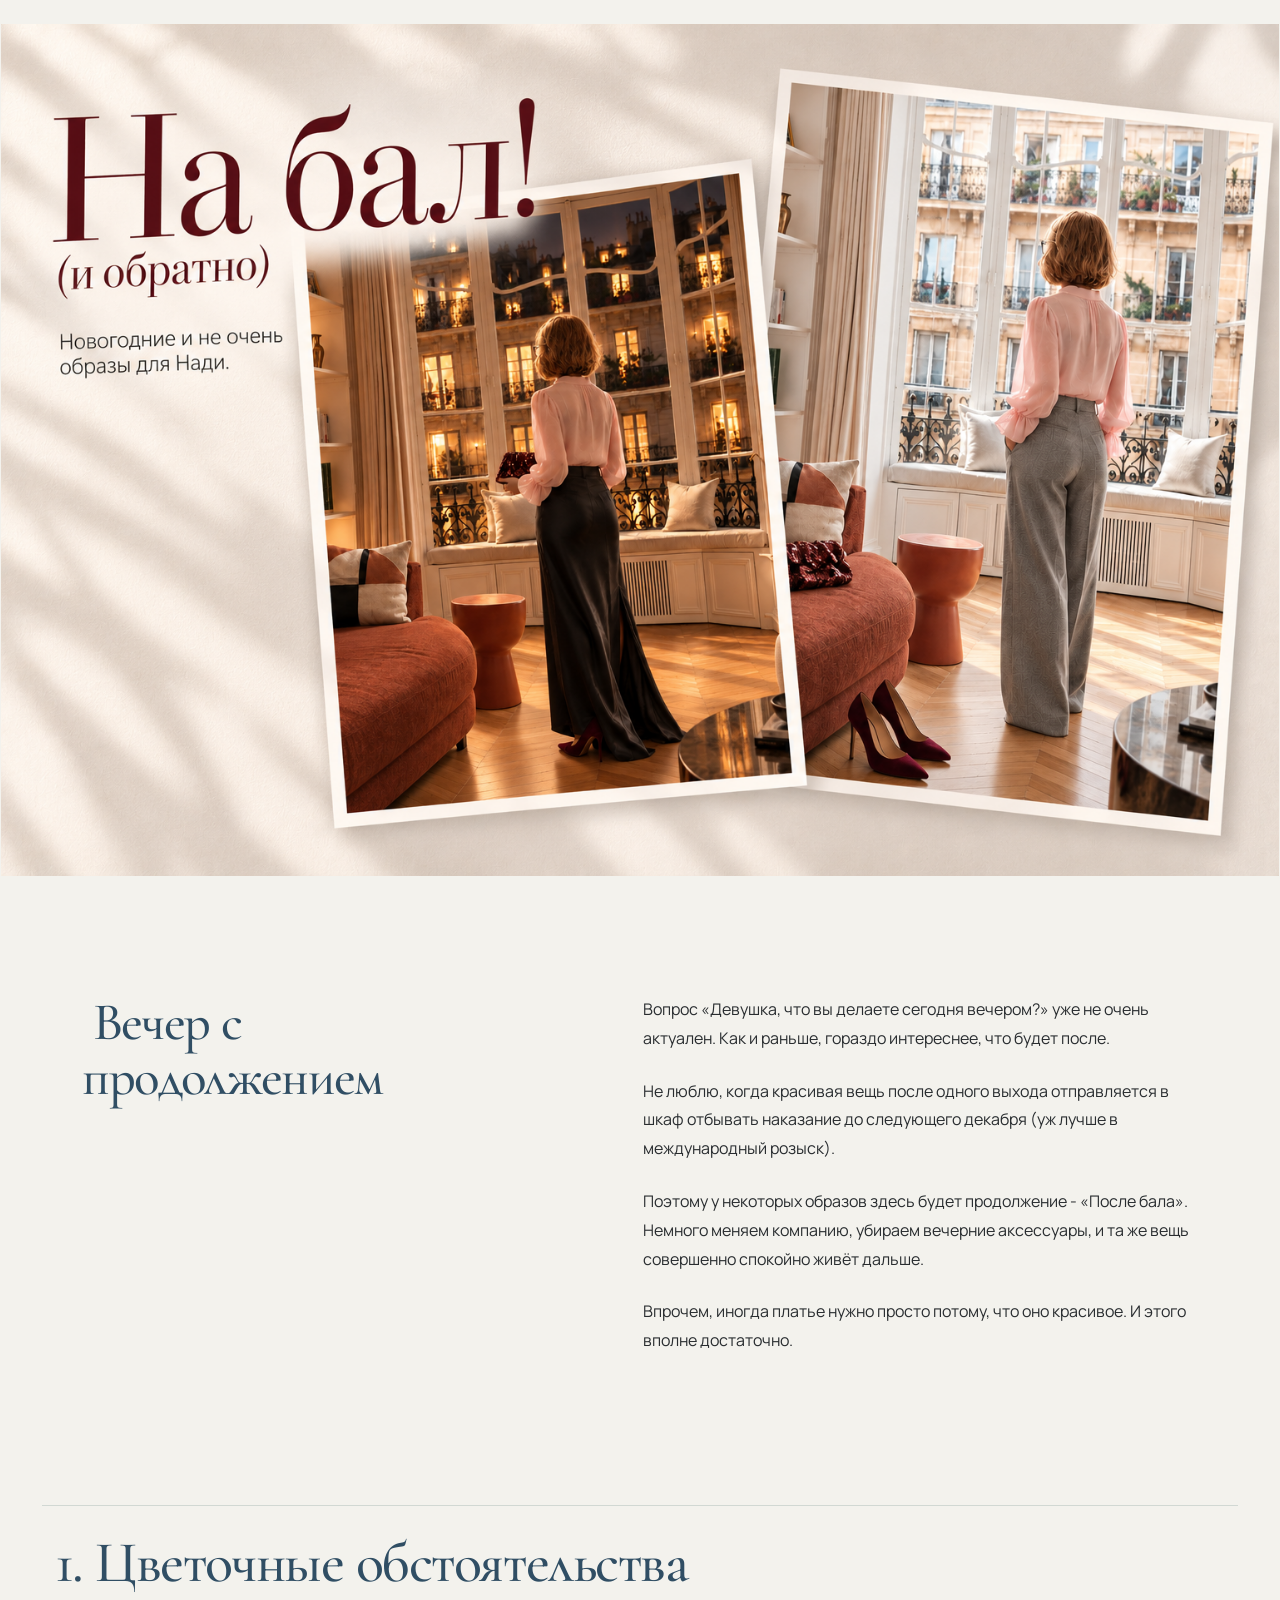
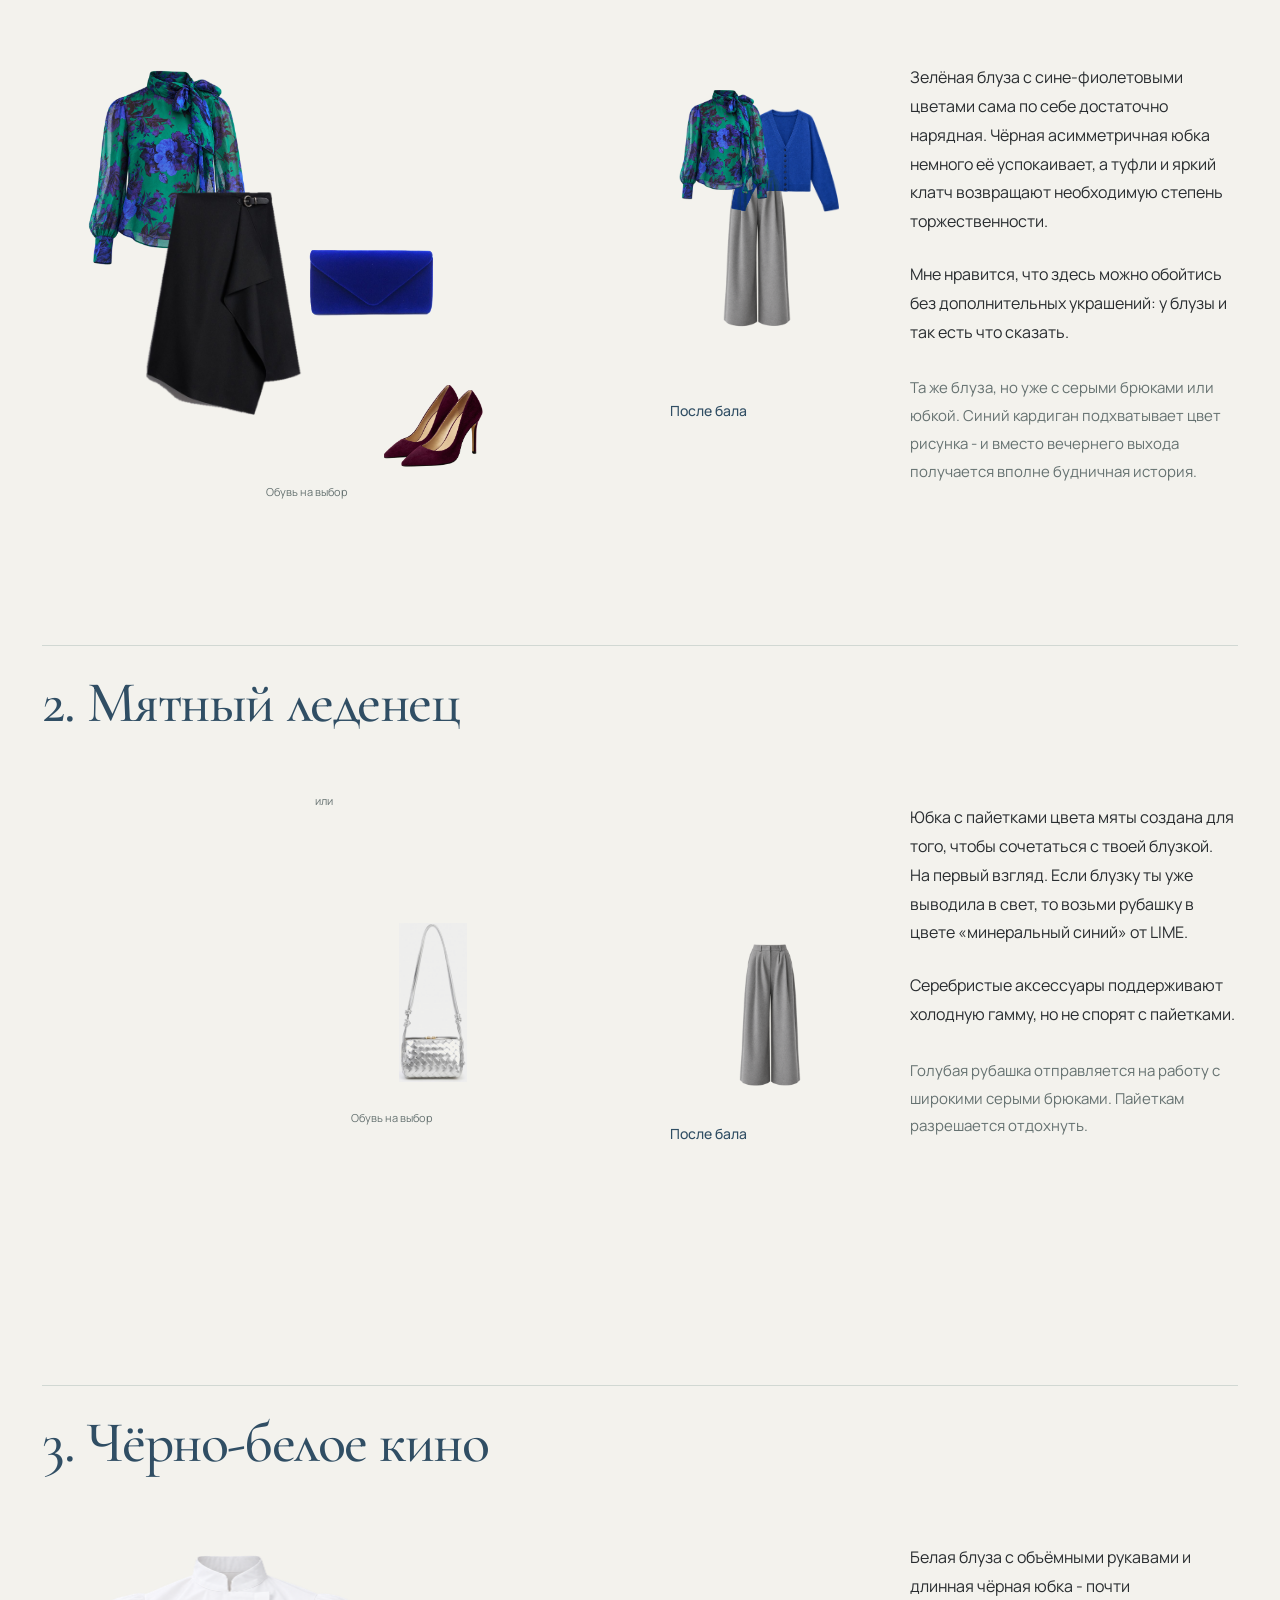
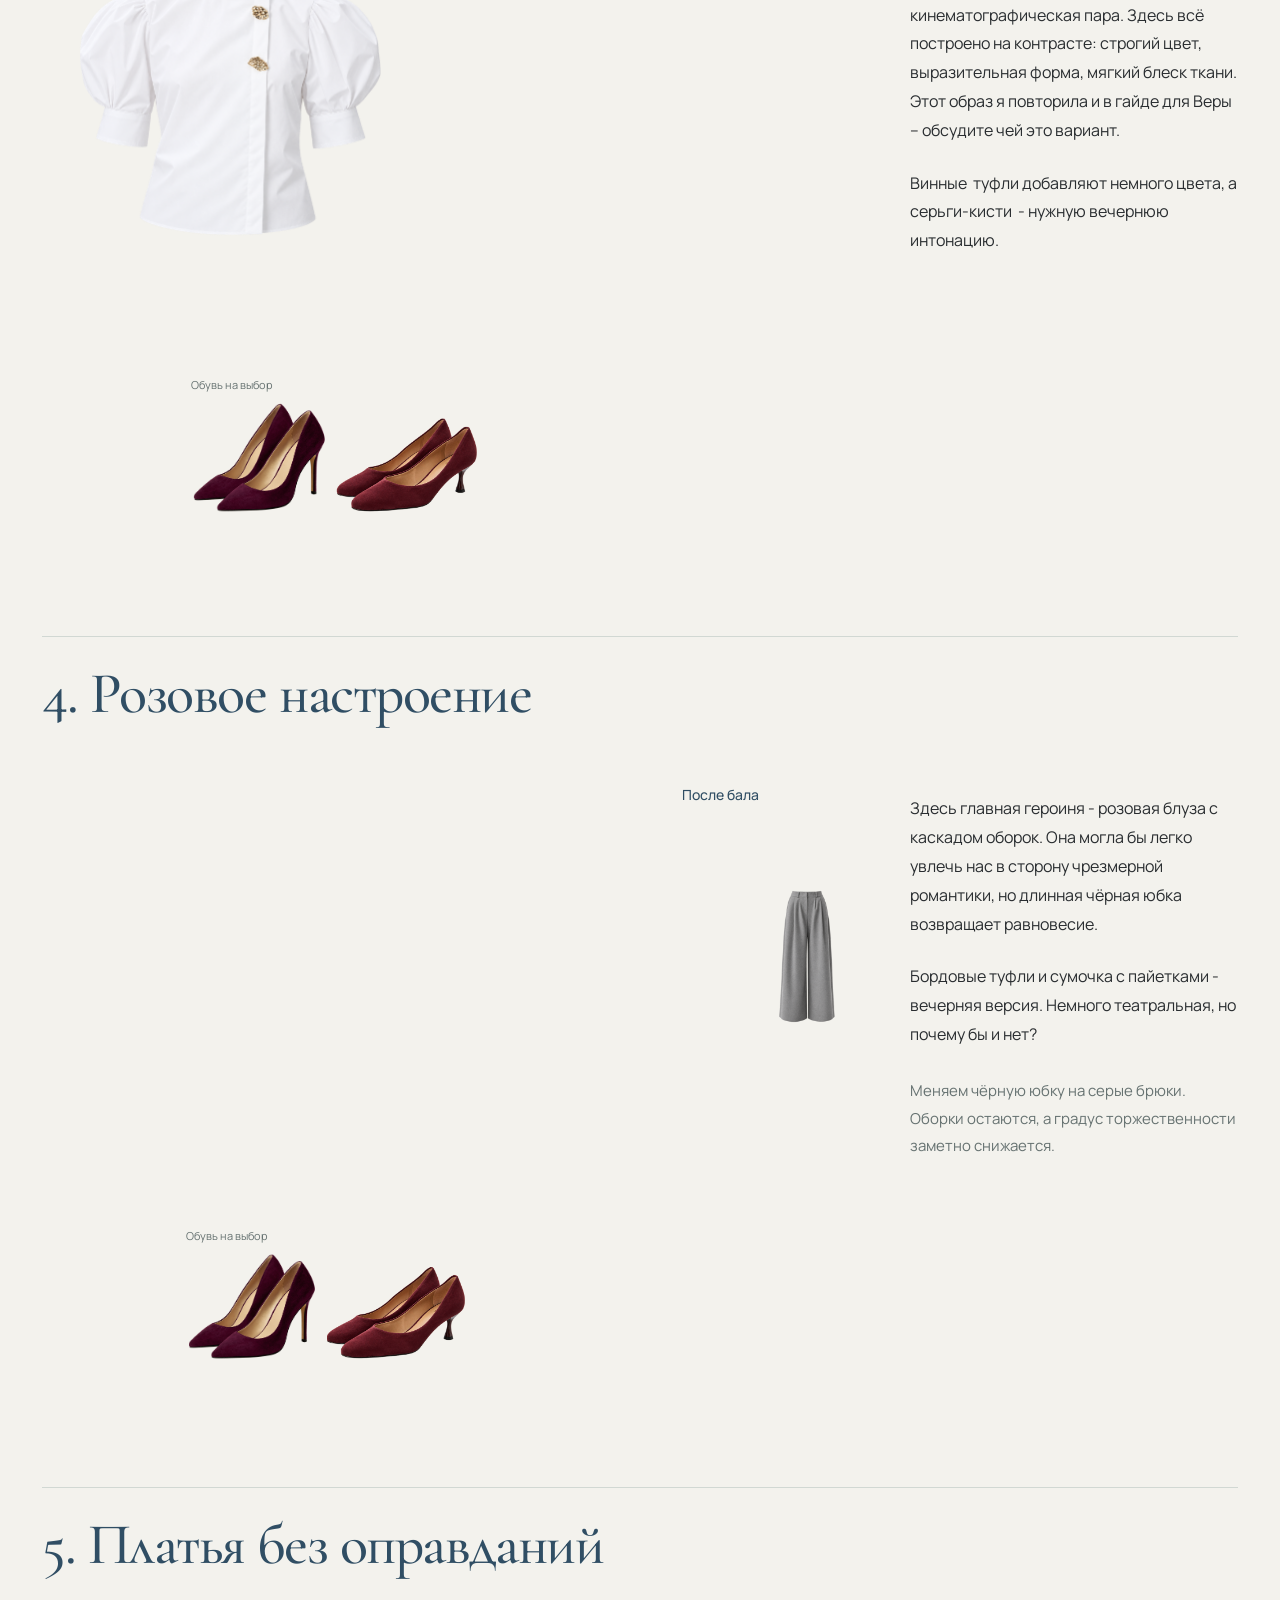
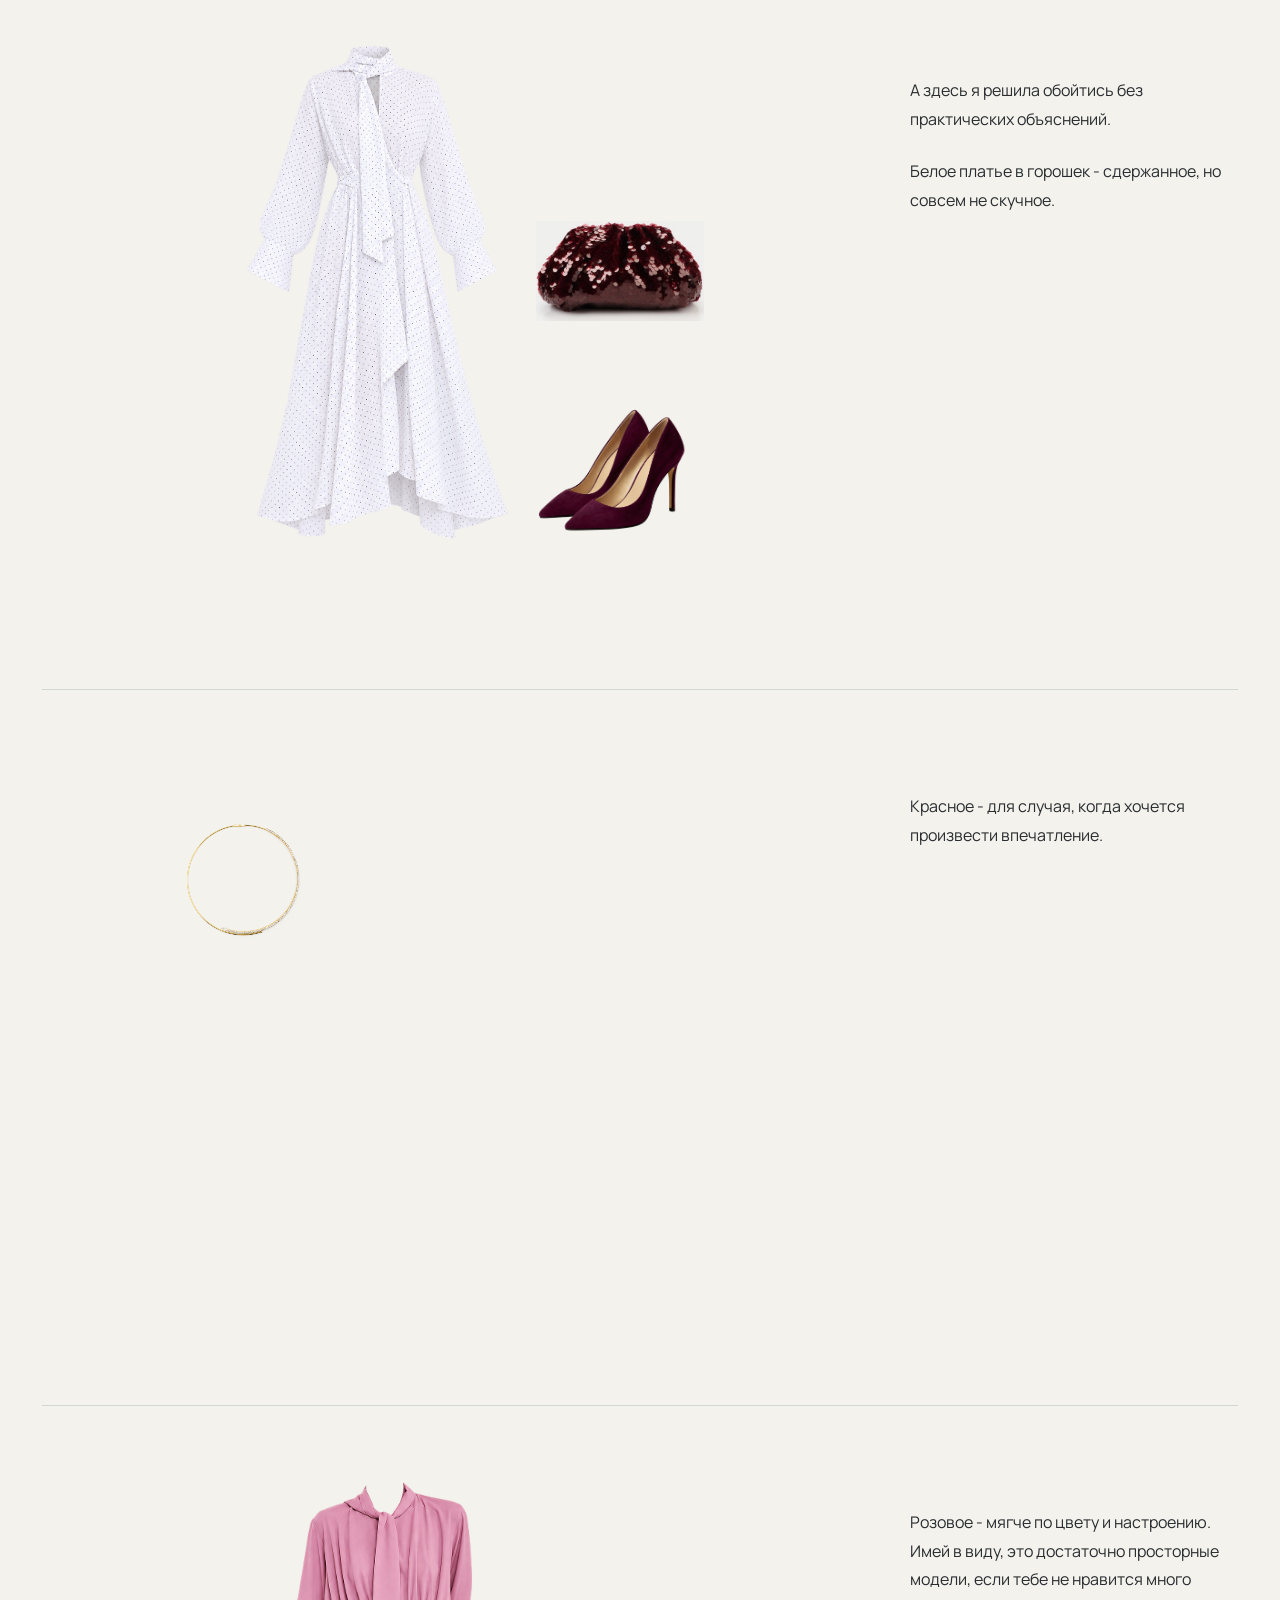
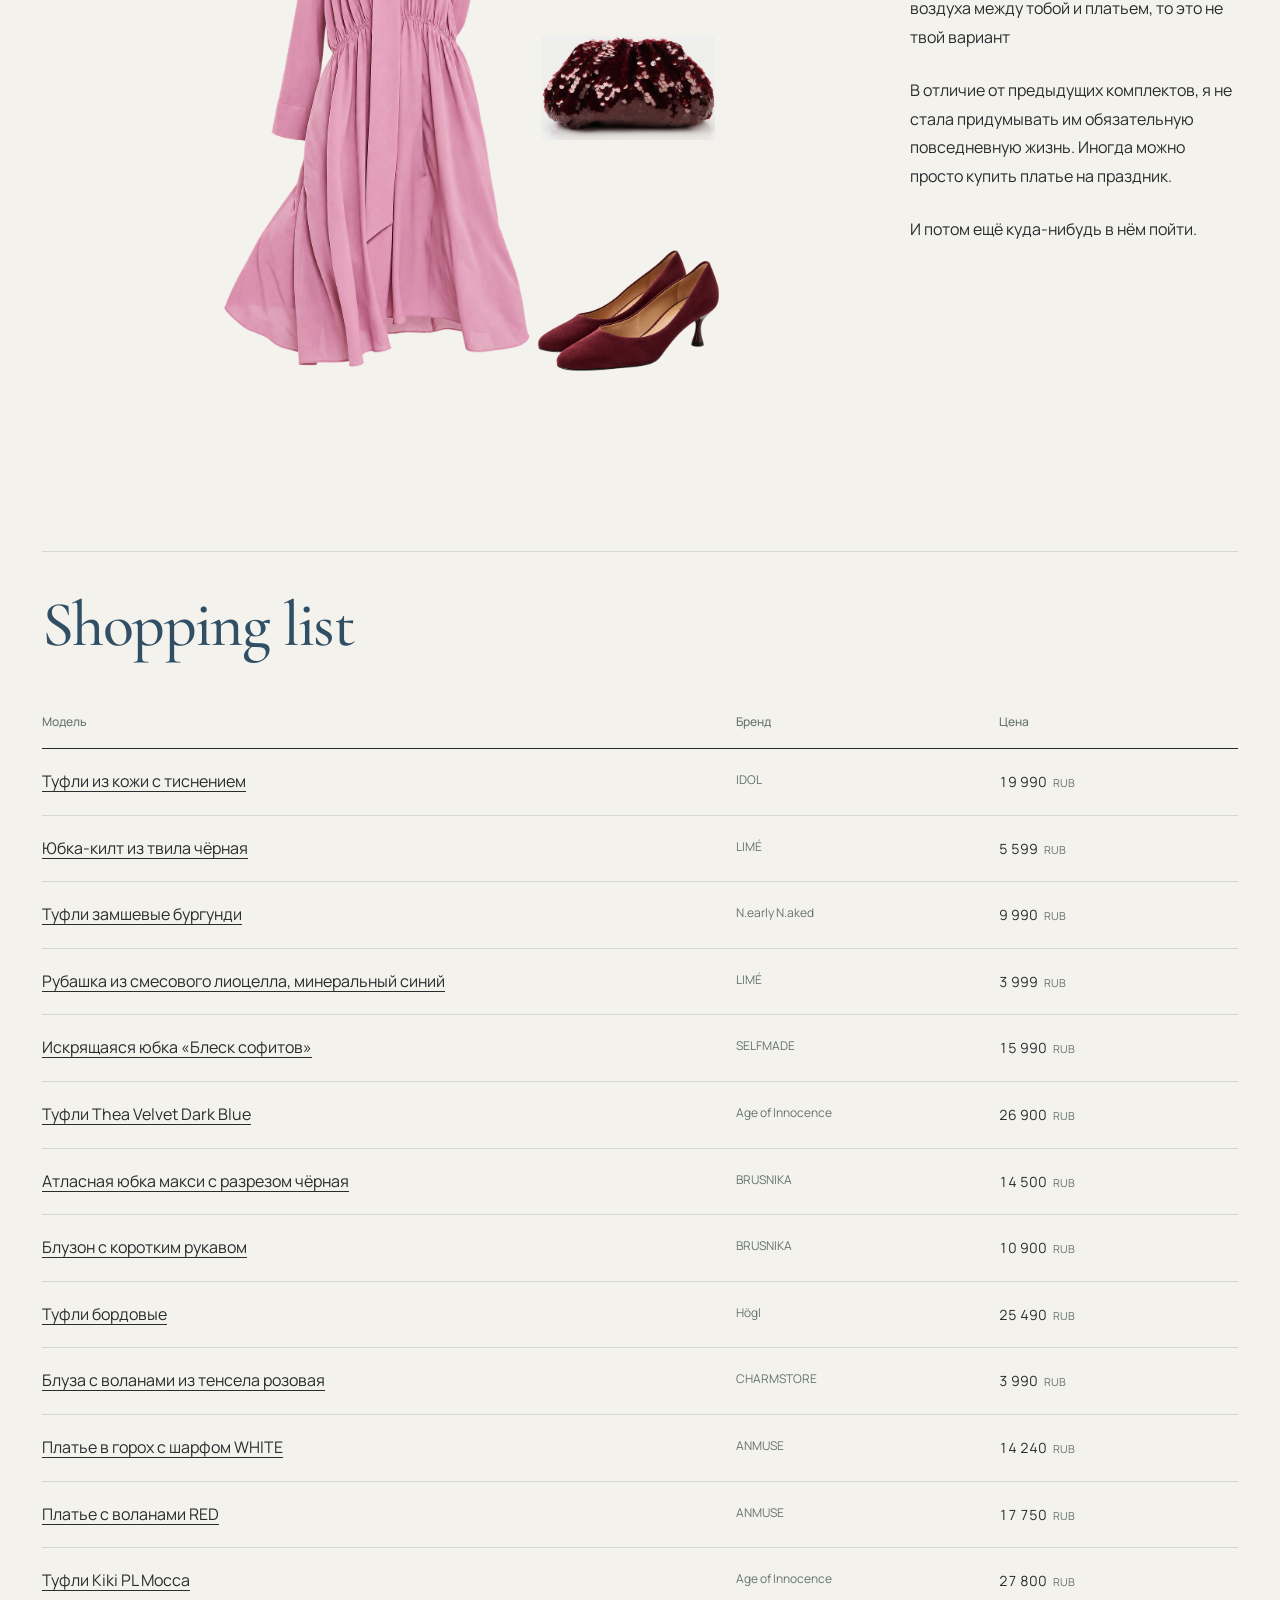
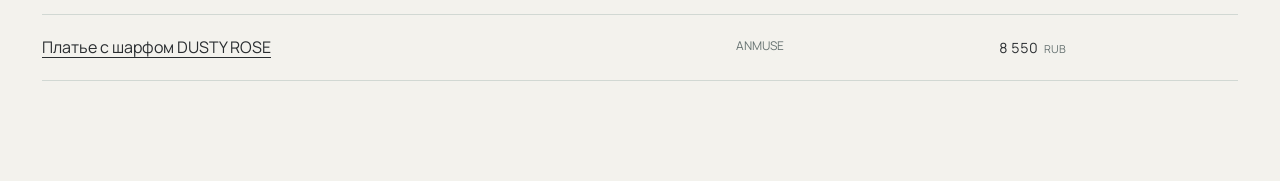
==== nadia/index.html @ c16b7e3d "Publish approved Vera and Nadia ball guides" ====
<!doctype html><html lang="ru"><head><meta charset="utf-8"><meta name="viewport" content="width=device-width,initial-scale=1"><meta name="robots" content="noindex, nofollow"><title>На бал! (и обратно) — Новогодние и не очень образы для Нади</title><meta name="theme-color" content="#f3f2ed"><link rel="icon" href="data:,"><link rel="preload" href="assets/fonts/CormorantGaramond-Variable.ttf" as="font" type="font/ttf" crossorigin><link rel="preload" href="assets/fonts/Manrope-Variable.ttf" as="font" type="font/ttf" crossorigin><link rel="stylesheet" href="assets/guide.css"><style id="two-spread-adaptation">@media(max-width:700px){[data-story="1"] .spread-board,[data-story="2"] .spread-board{width:100%!important;aspect-ratio:auto!important}[data-story="1"] .after-ball,[data-story="2"] .after-ball{width:40%;margin-top:18px!important}}</style></head><body><main><header class="cover cover--final"><img class="final-cover-image" src="assets/cover-final.png" alt="Вечерний и повседневный образы у окна" fetchpriority="high" width="1536" height="1024"><h1 class="sr-only" data-author="0">На бал! (и обратно)</h1><p class="sr-only" data-author="1">Новогодние и не очень образы для Нади</p></header><section class="introduction"><h2 data-author="2"> Вечер с продолжением</h2><div><p class="author-copy" data-author="3">Вопрос «Девушка, что вы делаете сегодня вечером?» уже не очень актуален. Как и раньше, гораздо интереснее, что будет после.</p><p class="author-copy" data-author="4">Не люблю, когда красивая вещь после одного выхода отправляется в шкаф отбывать наказание до следующего декабря (уж лучше в международный розыск).</p><p class="author-copy" data-author="5">Поэтому у некоторых образов здесь будет продолжение - «После бала». Немного меняем компанию, убираем вечерние аксессуары, и та же вещь совершенно спокойно живёт дальше.</p><p class="author-copy" data-author="6">Впрочем, иногда платье нужно просто потому, что оно красивое. И этого вполне достаточно.</p></div></section><section class="chapter" id="chapter-1"><header class="chapter-opening"><h2 data-author="7"> 1. Цветочные обстоятельства</h2></header><article class="story with-day" data-story="1"><div class="story-panel"><p class="author-copy" data-author="8">Зелёная блуза с сине-фиолетовыми цветами сама по себе достаточно нарядная. Чёрная асимметричная юбка немного её успокаивает, а туфли и яркий клатч возвращают необходимую степень торжественности.</p><p class="author-copy" data-author="9">Мне нравится, что здесь можно обойтись без дополнительных украшений: у блузы и так есть что сказать.</p></div><div class="story-visual"><div class="spread-board has-day" data-look="1" style="aspect-ratio:1226.6666666666667/720;width:min(100%,calc((100svh - 64px)*1226.6666666666667/720))"><div class="main-canvas" style="--canvas-ratio:920/720"><button type="button" class="piece" style="left:7.34173448%;top:7.54082823%;width:25.70881680%;height:39.62926099%;--ratio:0.828936851;" data-item="C001" data-title="Блуза с бантом и цветочным рисунком" aria-label="Увеличить: Блуза с бантом и цветочным рисунком"><img src="assets/C001.png" alt="Блуза с бантом и цветочным рисунком" width="1044" height="1507" style="width:100.67502411%;height:120.46362910%;left:-0.38572806%;top:-11.59072742%" loading="lazy" decoding="async"></button><button type="button" class="piece" style="left:16.40439339%;top:32.00357224%;width:25.00226577%;height:45.91338970%;--ratio:0.695817490;" data-item="P045" data-title="Юбка-килт из твила чёрная" aria-label="Увеличить: Юбка-килт из твила чёрная"><img src="assets/P045.png" alt="Юбка-килт из твила чёрная" width="563" height="844" style="width:153.82513661%;height:160.45627376%;left:-26.50273224%;top:-37.07224335%" loading="lazy" decoding="async"></button><button type="button" class="piece matte" data-item="blue-clutch" style="left:42.50501964%;top:43.97468162%;width:19.68322883%;height:13.64430487%;--ratio:1.843317972;" data-title="Синий клатч" aria-label="Увеличить: Синий клатч"><img loading="lazy" decoding="async" src="assets/blue-clutch.jpg" width="400" height="400" alt="Синий клатч" style="width:100.00000000%;height:184.33179724%;left:0.00000000%;top:-44.70046083%"></button><div class="shoe-group" role="group" aria-label="Обувь на выбор" style="left:35.655586159763544%;top:65.05629921259843%;width:34.65969578382677%;height:25.183867124634112%;"><span class="choice-label" style="left:0;top:calc(100% + 8px)">Обувь на выбор</span><button type="button" class="piece" style="left:0.31360821%;top:15.99348407%;width:50.40419732%;height:84.00651593%;--ratio:1.055143160;" data-item="P017" data-title="Туфли из кожи с тиснением" aria-label="Увеличить: Туфли из кожи с тиснением"><img src="assets/P017.png" alt="Туфли из кожи с тиснением" width="1312" height="1199" style="width:131.85929648%;height:127.14740191%;left:-16.78391960%;top:-19.08801697%" loading="lazy" decoding="async"></button><button type="button" class="piece" style="left:54.08528737%;top:25.40394766%;width:45.60110442%;height:66.45048047%;--ratio:1.206798867;" data-item="P042" data-title="Туфли замшевые бургунди" aria-label="Увеличить: Туфли замшевые бургунди"><img src="assets/P042.png" alt="Туфли замшевые бургунди" width="1315" height="1196" style="width:102.89514867%;height:112.93673277%;left:-0.46948357%;top:-7.83758263%" loading="lazy" decoding="async"></button></div></div><aside class="after-ball" aria-label="После бала" style="padding:0;margin-top:5.70652174%;"><div class="mini-canvas" style="aspect-ratio:306.6666666666667/450"><button type="button" class="piece" style="left:29.24505542%;top:9.05861767%;width:51.37363445%;height:33.49249781%;--ratio:1.045314109;" data-item="C007" data-title="Кардиган синий" aria-label="Увеличить: Кардиган синий"><img src="assets/C007.png" alt="Кардиган синий" width="1087" height="1446" style="width:107.09359606%;height:148.91864058%;left:-3.64532020%;top:-27.29145211%" loading="lazy" decoding="async"></button><button type="button" class="piece" style="left:4.17525552%;top:2.77284339%;width:43.52764713%;height:35.78473491%;--ratio:0.828936851;" data-item="C001" data-title="Блуза с бантом и цветочным рисунком" aria-label="Увеличить: Блуза с бантом и цветочным рисунком"><img src="assets/C001.png" alt="Блуза с бантом и цветочным рисунком" width="1044" height="1507" style="width:100.67502411%;height:120.46362910%;left:-0.38572806%;top:-11.59072742%" loading="lazy" decoding="async"></button><button type="button" class="piece matte" style="left:24.97259418%;top:28.41774300%;width:33.04785409%;height:51.79945130%;--ratio:0.434782609;" data-item="grey-trousers" data-title="Широкие серые брюки" aria-label="Увеличить: Широкие серые брюки"><img src="assets/grey-trousers.png" alt="Широкие серые брюки" width="304" height="457" style="width:160.00000000%;height:104.57665904%;left:-30.00000000%;top:-2.28832952%" loading="lazy" decoding="async"></button></div><h3 data-author="10" style="margin:12px 0 0;">После бала</h3></aside></div></div><div class="after-prose"><p class="author-copy" data-author="11">Та же блуза, но уже с серыми брюками или юбкой. Синий кардиган подхватывает цвет рисунка - и вместо вечернего выхода получается вполне будничная история.</p></div></article></section><section class="chapter" id="chapter-2"><header class="chapter-opening"><h2 data-author="12">2. Мятный леденец</h2></header><article class="story with-day" data-story="2"><div class="story-panel"><p class="author-copy" data-author="13">Юбка с пайетками цвета мяты создана для того, чтобы сочетаться с твоей блузкой.  На первый взгляд. Если блузку ты уже выводила в свет, то возьми рубашку в цвете «минеральный синий» от LIME. </p><p class="author-copy" data-author="14">Серебристые аксессуары поддерживают холодную гамму, но не спорят с пайетками.</p></div><div class="story-visual"><div class="spread-board has-day" data-look="2" style="aspect-ratio:1226.6666666666667/720;width:min(100%,calc((100svh - 64px)*1226.6666666666667/720))"><div class="main-canvas" style="--canvas-ratio:920/720"><button type="button" class="piece" style="left:19.18505185%;top:43.95822616%;width:23.94837268%;height:33.54978128%;--ratio:0.912098299;" data-item="P012" data-title="Искрящаяся юбка «Блеск софитов»" aria-label="Увеличить: Искрящаяся юбка «Блеск софитов»"><img src="assets/P012.png" alt="Искрящаяся юбка «Блеск софитов»" width="1122" height="1402" style="width:116.26943005%;height:132.51417769%;left:-8.29015544%;top:-15.78449905%" loading="lazy" decoding="async"></button><button type="button" class="piece matte" style="left:56.91085652%;top:30.37467192%;width:10.69215208%;height:32.40392243%;--ratio:0.421621622;" data-item="silver-bag" data-title="Серебристая плетёная сумка" aria-label="Увеличить: Серебристая плетёная сумка"><img src="assets/silver-bag.png" alt="Серебристая плетёная сумка" width="336" height="484" style="width:215.38461538%;height:130.81081081%;left:-57.69230769%;top:-11.08108108%" loading="lazy" decoding="async"></button><button type="button" class="piece matte" style="left:62.86618853%;top:13.17605042%;width:6.93987726%;height:12.95553131%;--ratio:0.684466019;" data-item="silver-necklace" data-title="Серебристое колье с подвеской" aria-label="Увеличить: Серебристое колье с подвеской"><img src="assets/silver-necklace.png" alt="Серебристое колье с подвеской" width="1536" height="2048" style="width:136.17021277%;height:124.27184466%;left:-20.56737589%;top:-1.27427184%" loading="lazy" decoding="async"></button><button type="button" class="piece" style="left:29.48298354%;top:9.69721192%;width:30.99745360%;height:41.44155448%;--ratio:0.955752212;" data-item="P044" data-title="Рубашка из смесового лиоцелла, минеральный синий" aria-label="Увеличить: Рубашка из смесового лиоцелла, минеральный синий"><img src="assets/P044.png" alt="Рубашка из смесового лиоцелла, минеральный синий" width="1122" height="1402" style="width:103.88888889%;height:124.07079646%;left:-2.03703704%;top:-11.85840708%" loading="lazy" decoding="async"></button><button type="button" class="piece" style="left:0.48699196%;top:11.56576261%;width:43.82990156%;height:39.43038741%;--ratio:1.420348059;" data-item="C002" data-title="Блуза с объёмными рукавами" aria-label="Увеличить: Блуза с объёмными рукавами"><img src="assets/C002.png" alt="Блуза с объёмными рукавами" width="1086" height="1448" style="width:102.35626767%;height:193.84203481%;left:-1.22525919%;top:-46.45247657%" loading="lazy" decoding="async"></button><div class="shoe-group" role="group" aria-label="Обувь на выбор" style="left:49.23687388852889%;top:68.8089093030038%;width:36.310525359646306%;height:24.769834682123058%;"><span class="choice-label">Обувь на выбор</span><button type="button" class="piece" style="left:55.18815569%;top:16.26081817%;width:44.51249405%;height:79.01968536%;--ratio:1.055143160;" data-item="P017" data-title="Туфли из кожи с тиснением" aria-label="Увеличить: Туфли из кожи с тиснением"><img src="assets/P017.png" alt="Туфли из кожи с тиснением" width="1312" height="1199" style="width:131.85929648%;height:127.14740191%;left:-16.78391960%;top:-19.08801697%" loading="lazy" decoding="async"></button><button type="button" class="piece" style="left:0.29935026%;top:29.79833377%;width:51.05647968%;height:70.20166623%;--ratio:1.362285714;" data-item="P043" data-title="Туфли Thea Velvet Dark Blue" aria-label="Увеличить: Туфли Thea Velvet Dark Blue"><img src="assets/P043.png" alt="Туфли Thea Velvet Dark Blue" width="1254" height="1254" style="width:105.20134228%;height:143.31428571%;left:-3.10402685%;top:-31.08571429%" loading="lazy" decoding="async"></button></div><span class="choice-label" style="left:43.5%;top:4%;">или</span></div><aside class="after-ball" aria-label="После бала" style="padding:0;margin-top:5.70652174%;"><div class="mini-canvas" style="aspect-ratio:306.6666666666667/425"><button type="button" class="piece" style="left:11.70653826%;top:15.70150270%;width:50.93481803%;height:38.45449298%;--ratio:0.955752212;" data-item="P044" data-title="Рубашка из смесового лиоцелла, минеральный синий" aria-label="Увеличить: Рубашка из смесового лиоцелла, минеральный синий"><img src="assets/P044.png" alt="Рубашка из смесового лиоцелла, минеральный синий" width="1122" height="1402" style="width:103.88888889%;height:124.07079646%;left:-2.03703704%;top:-11.85840708%" loading="lazy" decoding="async"></button><button type="button" class="piece matte" style="left:32.80232156%;top:42.07787440%;width:29.91243460%;height:49.64291107%;--ratio:0.434782609;" data-item="grey-trousers" data-title="Широкие серые брюки" aria-label="Увеличить: Широкие серые брюки"><img src="assets/grey-trousers.png" alt="Широкие серые брюки" width="304" height="457" style="width:160.00000000%;height:104.57665904%;left:-30.00000000%;top:-2.28832952%" loading="lazy" decoding="async"></button></div><h3 data-author="15" style="margin:12px 0 0;">После бала</h3></aside></div></div><div class="after-prose"><p class="author-copy" data-author="16">Голубая рубашка отправляется на работу с широкими серыми брюками. Пайеткам разрешается отдохнуть.</p></div></article></section><section class="chapter" id="chapter-3"><header class="chapter-opening"><h2 data-author="17">3. Чёрно-белое кино</h2></header><article class="story" data-story="3"><div class="story-panel"><p class="author-copy" data-author="18">Белая блуза с объёмными рукавами и длинная чёрная юбка - почти кинематографическая пара. Здесь всё построено на контрасте: строгий цвет, выразительная форма, мягкий блеск ткани. Этот образ я повторила и в гайде для Веры – обсудите чей это вариант.</p><p class="author-copy" data-author="19">Винные  туфли добавляют немного цвета, а серьги-кисти  - нужную вечернюю интонацию.</p></div><div class="story-visual"><div class="spread-board" data-look="3"><div class="main-canvas" style="--canvas-ratio:1.3888888888888888"><button type="button" class="piece" style="left:4.46955556%;top:6.94444444%;width:36.06088889%;height:46.52777778%;--ratio:1.076444444;" data-item="P006" data-title="Блузон с коротким рукавом" aria-label="Увеличить: Блузон с коротким рукавом"><img src="assets/P006.png" alt="Блузон с коротким рукавом" width="1246" height="1262" style="width:102.89017341%;height:112.17777778%;left:-1.73410405%;top:-6.75555556%" loading="lazy" decoding="async"></button><button type="button" class="piece" style="left:38.78097535%;top:25.69444444%;width:21.86836364%;height:54.16666667%;--ratio:0.560727273;" data-item="P046" data-title="Атласная юбка макси с разрезом чёрная" aria-label="Увеличить: Атласная юбка макси с разрезом чёрная"><img src="assets/P046.png" alt="Атласная юбка макси с разрезом чёрная" width="1024" height="1536" style="width:132.81452659%;height:111.70909091%;left:-30.09079118%;top:-5.23636364%" loading="lazy" decoding="async"></button><button type="button" class="piece matte" style="left:67.94604492%;top:13.88888889%;width:13.10791016%;height:24.30555556%;--ratio:0.749023438;" data-item="tassel-earrings" data-title="Серьги-кисти с жемчугом" aria-label="Увеличить: Серьги-кисти с жемчугом"><img src="assets/tassel-earrings.png" alt="Серьги-кисти с жемчугом" width="1536" height="2048" style="width:100.13037810%;height:100.00000000%;left:0.00000000%;top:0.00000000%" loading="lazy" decoding="async"></button><button type="button" class="piece matte" style="left:68.64527027%;top:45.13888889%;width:9.70945946%;height:16.66666667%;--ratio:0.809121622;" data-item="wine-bag" data-title="Винная сумка с ручкой-петлёй" aria-label="Увеличить: Винная сумка с ручкой-петлёй"><img src="assets/wine-bag.png" alt="Винная сумка с ручкой-петлёй" width="730" height="730" style="width:152.40083507%;height:123.31081081%;left:-26.72233820%;top:-0.84459459%" loading="lazy" decoding="async"></button><div class="shoe-group" role="group" aria-label="Обувь на выбор" style="left:17.75149303570104%;top:77.08333333333334%;width:34.49701392859792%;height:22.22222222222222%;"><span class="choice-label">Обувь на выбор</span><button type="button" class="piece" style="left:0.86964049%;top:18.75000000%;width:45.47751670%;height:81.25000000%;--ratio:1.206798867;" data-item="P042" data-title="Туфли замшевые бургунди" aria-label="Увеличить: Туфли замшевые бургунди"><img src="assets/P042.png" alt="Туфли замшевые бургунди" width="1315" height="1196" style="width:102.89514867%;height:112.93673277%;left:-0.46948357%;top:-7.83758263%" loading="lazy" decoding="async"></button><button type="button" class="piece" style="left:50.40547946%;top:30.00000000%;width:48.72488006%;height:70.00000000%;--ratio:1.500770416;" data-item="P047" data-title="Туфли бордовые" aria-label="Увеличить: Туфли бордовые"><img src="assets/P047.png" alt="Туфли бордовые" width="1044" height="1507" style="width:107.18685832%;height:232.20338983%;left:-5.23613963%;top:-83.05084746%" loading="lazy" decoding="async"></button></div></div></div></div></article></section><section class="chapter" id="chapter-4"><header class="chapter-opening"><h2 data-author="20">4. Розовое настроение</h2></header><article class="story with-day" data-story="4"><div class="story-panel"><p class="author-copy" data-author="21">Здесь главная героиня - розовая блуза с каскадом оборок. Она могла бы легко увлечь нас в сторону чрезмерной романтики, но длинная чёрная юбка возвращает равновесие.</p><p class="author-copy" data-author="22">Бордовые туфли и сумочка с пайетками - вечерняя версия. Немного театральная, но почему бы и нет?</p></div><div class="story-visual"><div class="spread-board has-day" data-look="4"><div class="main-canvas" style="--canvas-ratio:1.0416666666666667"><button type="button" class="piece" style="left:8.23343849%;top:6.25000000%;width:35.53312303%;height:45.83333333%;--ratio:0.807570978;" data-item="P048" data-title="Блуза с воланами из тенсела розовая" aria-label="Увеличить: Блуза с воланами из тенсела розовая"><img src="assets/P048.png" alt="Блуза с воланами из тенсела розовая" width="1024" height="1536" style="width:100.00000000%;height:121.13564669%;left:0.00000000%;top:-11.67192429%" loading="lazy" decoding="async"></button><button type="button" class="piece" style="left:41.43393606%;top:25.69444444%;width:29.15781818%;height:54.16666667%;--ratio:0.560727273;" data-item="P046" data-title="Атласная юбка макси с разрезом чёрная" aria-label="Увеличить: Атласная юбка макси с разрезом чёрная"><img src="assets/P046.png" alt="Атласная юбка макси с разрезом чёрная" width="1024" height="1536" style="width:132.81452659%;height:111.70909091%;left:-30.09079118%;top:-5.23636364%" loading="lazy" decoding="async"></button><button type="button" class="piece matte" style="left:10.74626866%;top:59.02777778%;width:21.17412935%;height:13.19444444%;--ratio:1.671641791;" data-item="sequin-bag" data-title="Сумочка с винными пайетками" aria-label="Увеличить: Сумочка с винными пайетками"><img src="assets/sequin-bag.png" alt="Сумочка с винными пайетками" width="600" height="866" style="width:133.92857143%;height:323.13432836%;left:-16.96428571%;top:-179.47761194%" loading="lazy" decoding="async"></button><div class="shoe-group" role="group" aria-label="Обувь на выбор" style="left:22.93769305868984%;top:77.08333333333334%;width:44.79128054928698%;height:21.52777777777778%;"><span class="choice-label">Обувь на выбор</span><button type="button" class="piece" style="left:0.89303095%;top:19.35483871%;width:44.90453097%;height:80.64516129%;--ratio:1.206798867;" data-item="P042" data-title="Туфли замшевые бургунди" aria-label="Увеличить: Туфли замшевые бургунди"><img src="assets/P042.png" alt="Туфли замшевые бургунди" width="1315" height="1196" style="width:102.89514867%;height:112.93673277%;left:-0.46948357%;top:-7.83758263%" loading="lazy" decoding="async"></button><button type="button" class="piece" style="left:49.96503971%;top:29.03225806%;width:49.14192933%;height:70.96774194%;--ratio:1.500770416;" data-item="P047" data-title="Туфли бордовые" aria-label="Увеличить: Туфли бордовые"><img src="assets/P047.png" alt="Туфли бордовые" width="1044" height="1507" style="width:107.18685832%;height:232.20338983%;left:-5.23613963%;top:-83.05084746%" loading="lazy" decoding="async"></button></div></div><aside class="after-ball" aria-label="После бала"><h3 data-author="23">После бала</h3><div class="mini-canvas" style="aspect-ratio:1000/1120"><button type="button" class="piece" style="left:6.79179811%;top:4.46428571%;width:44.41640379%;height:49.10714286%;--ratio:0.807570978;" data-item="P048" data-title="Блуза с воланами из тенсела розовая" aria-label="Увеличить: Блуза с воланами из тенсела розовая"><img src="assets/P048.png" alt="Блуза с воланами из тенсела розовая" width="1024" height="1536" style="width:100.00000000%;height:121.13564669%;left:0.00000000%;top:-11.67192429%" loading="lazy" decoding="async"></button><button type="button" class="piece matte" style="left:48.87776711%;top:32.14285714%;width:29.13043478%;height:59.82142857%;--ratio:0.434782609;" data-item="grey-trousers" data-title="Широкие серые брюки" aria-label="Увеличить: Широкие серые брюки"><img src="assets/grey-trousers.png" alt="Широкие серые брюки" width="304" height="457" style="width:160.00000000%;height:104.57665904%;left:-30.00000000%;top:-2.28832952%" loading="lazy" decoding="async"></button></div></aside></div></div><div class="after-prose"><p class="author-copy" data-author="24">Меняем чёрную юбку на серые брюки. Оборки остаются, а градус торжественности заметно снижается.</p></div></article></section><section class="chapter dresses" id="chapter-5"><header class="chapter-opening"><h2 data-author="25">5. Платья без оправданий</h2></header><article class="story dress-story" data-story="5"><div class="story-panel"><p class="author-copy" data-author="26">А здесь я решила обойтись без практических объяснений.</p><p class="author-copy" data-author="27" data-fragment="0">Белое платье в горошек - сдержанное, но совсем не скучное. </p></div><div class="story-visual"><div class="spread-board" data-look="5"><div class="main-canvas" style="--canvas-ratio:1.3888888888888888"><button type="button" class="piece" style="left:24.30519970%;top:4.86111111%;width:31.38960060%;height:81.94444444%;--ratio:0.532027129;" data-item="P025" data-title="Платье в горох с шарфом WHITE" aria-label="Увеличить: Платье в горох с шарфом WHITE"><img src="assets/P025.png" alt="Платье в горох с шарфом WHITE" width="1121" height="1403" style="width:158.78186969%;height:105.72720422%;left:-31.72804533%;top:-2.78824416%" loading="lazy" decoding="async"></button><button type="button" class="piece matte" style="left:58.97014925%;top:34.02777778%;width:20.05970149%;height:16.66666667%;--ratio:1.671641791;" data-item="sequin-bag" data-title="Сумочка с винными пайетками" aria-label="Увеличить: Сумочка с винными пайетками"><img src="assets/sequin-bag.png" alt="Сумочка с винными пайетками" width="600" height="866" style="width:133.92857143%;height:323.13432836%;left:-16.96428571%;top:-179.47761194%" loading="lazy" decoding="async"></button><button type="button" class="piece" style="left:59.25070822%;top:65.27777778%;width:17.49858357%;height:20.13888889%;--ratio:1.206798867;" data-item="P042" data-title="Туфли замшевые бургунди" aria-label="Увеличить: Туфли замшевые бургунди"><img src="assets/P042.png" alt="Туфли замшевые бургунди" width="1315" height="1196" style="width:102.89514867%;height:112.93673277%;left:-0.46948357%;top:-7.83758263%" loading="lazy" decoding="async"></button></div></div></div></article><article class="story dress-story" data-story="6"><div class="story-panel"><p class="author-copy" data-author="27" data-fragment="1">Красное - для случая, когда хочется произвести впечатление. </p></div><div class="story-visual"><div class="spread-board" data-look="6"><div class="main-canvas" style="--canvas-ratio:1.3888888888888888"><button type="button" class="piece" style="left:38.08595989%;top:4.86111111%;width:32.82808023%;height:79.16666667%;--ratio:0.575931232;" data-item="P026" data-title="Платье с воланами RED" aria-label="Увеличить: Платье с воланами RED"><img src="assets/P026-straight.png" alt="Платье с воланами RED" width="490" height="736" style="width:121.89054726%;height:105.44412607%;left:-13.18407960%;top:-3.15186246%" loading="lazy" decoding="async"></button><button type="button" class="piece matte" style="left:17.25664452%;top:15.27777778%;width:14.48671096%;height:25.00000000%;--ratio:0.804817276;" data-item="gold-necklace" data-title="Золотистое колье" aria-label="Увеличить: Золотистое колье"><img src="assets/gold-necklace.png" alt="Золотистое колье" width="1536" height="2048" style="width:158.51393189%;height:170.09966777%;left:-32.40454076%;top:-48.17275748%" loading="lazy" decoding="async"></button><button type="button" class="piece matte" style="left:15.20000000%;top:49.30555556%;width:17.60000000%;height:15.27777778%;--ratio:1.600000000;" data-item="gold-bag" data-title="Золотистый клатч" aria-label="Увеличить: Золотистый клатч"><img src="assets/gold-bag.png" alt="Золотистый клатч" width="600" height="866" style="width:133.92857143%;height:309.28571429%;left:-16.96428571%;top:-167.85714286%" loading="lazy" decoding="async"></button><button type="button" class="piece" style="left:15.67183698%;top:74.30555556%;width:20.65632603%;height:20.13888889%;--ratio:1.424574209;" data-item="P027" data-title="Туфли Kiki PL Mocca" aria-label="Увеличить: Туфли Kiki PL Mocca"><img src="assets/P027.png" alt="Туфли Kiki PL Mocca" width="1254" height="1254" style="width:107.08795901%;height:152.55474453%;left:-4.35525192%;top:-36.49635036%" loading="lazy" decoding="async"></button></div></div></div></article><article class="story dress-story" data-story="7"><div class="story-panel"><p class="author-copy" data-author="27" data-fragment="2">Розовое - мягче по цвету и настроению. Имей в виду, это достаточно просторные модели, если тебе не нравится много воздуха между тобой и платьем, то это не твой вариант</p><p class="author-copy" data-author="28">В отличие от предыдущих комплектов, я не стала придумывать им обязательную повседневную жизнь. Иногда можно просто купить платье на праздник.</p><p class="author-copy" data-author="29">И потом ещё куда-нибудь в нём пойти.</p></div><div class="story-visual"><div class="spread-board" data-look="7"><div class="main-canvas" style="--canvas-ratio:1.3888888888888888"><button type="button" class="piece" style="left:21.63410729%;top:5.55555556%;width:36.73178543%;height:80.55555556%;--ratio:0.633306645;" data-item="P031" data-title="Платье с шарфом DUSTY ROSE" aria-label="Увеличить: Платье с шарфом DUSTY ROSE"><img src="assets/P031.png" alt="Платье с шарфом DUSTY ROSE" width="1121" height="1403" style="width:141.71934260%;height:112.32986389%;left:-19.84829330%;top:-4.40352282%" loading="lazy" decoding="async"></button><button type="button" class="piece matte" style="left:59.63582090%;top:31.25000000%;width:20.72835821%;height:17.22222222%;--ratio:1.671641791;" data-item="sequin-bag" data-title="Сумочка с винными пайетками" aria-label="Увеличить: Сумочка с винными пайетками"><img src="assets/sequin-bag.png" alt="Сумочка с винными пайетками" width="600" height="866" style="width:133.92857143%;height:323.13432836%;left:-16.96428571%;top:-179.47761194%" loading="lazy" decoding="async"></button><button type="button" class="piece" style="left:59.11941448%;top:66.66666667%;width:21.76117103%;height:20.13888889%;--ratio:1.500770416;" data-item="P047" data-title="Туфли бордовые" aria-label="Увеличить: Туфли бордовые"><img src="assets/P047.png" alt="Туфли бордовые" width="1044" height="1507" style="width:107.18685832%;height:232.20338983%;left:-5.23613963%;top:-83.05084746%" loading="lazy" decoding="async"></button></div></div></div></article></section><section class="catalog" id="catalog"><h2>Shopping list</h2><table><colgroup><col class="col-model"><col class="col-brand"><col class="col-price"></colgroup><thead><tr><th scope="col">Модель</th><th scope="col">Бренд</th><th scope="col">Цена</th></tr></thead><tbody><tr data-catalog="P017"><td><a href="https://idol.ru/product/tufli-iz-naturalnoj-kozhi-s-tesneniem-id4381180807-47/" target="_blank" rel="noopener noreferrer">Туфли из кожи с тиснением</a></td><td>IDOL</td><td class="price"><span>19 990</span><small>RUB</small></td></tr><tr data-catalog="P045"><td><a href="https://limestore.com/ru_ru/product/38108-3204_166_001_cernyi" target="_blank" rel="noopener noreferrer">Юбка-килт из твила чёрная</a></td><td>LIMÉ</td><td class="price"><span>5 599</span><small>RUB</small></td></tr><tr data-catalog="P042"><td><a href="https://nn.shoes/catalog/obuv/tufli_0824_110_s_wine/vinnye/" target="_blank" rel="noopener noreferrer">Туфли замшевые бургунди</a></td><td>N.early N.aked</td><td class="price"><span>9 990</span><small>RUB</small></td></tr><tr data-catalog="P044"><td><a href="https://limestore.com/ru_ru/product/34967-9531_310_435_mineralnyi_sinii" target="_blank" rel="noopener noreferrer">Рубашка из смесового лиоцелла, минеральный синий</a></td><td>LIMÉ</td><td class="price"><span>3 999</span><small>RUB</small></td></tr><tr data-catalog="P012"><td><a href="https://selfmade.ru/collection/novinki/product/yubka-iz-payetok-ce9233" target="_blank" rel="noopener noreferrer">Искрящаяся юбка «Блеск софитов»</a></td><td>SELFMADE</td><td class="price"><span>15 990</span><small>RUB</small></td></tr><tr data-catalog="P043"><td><a href="https://ru.age-of-innocence.com/products/theavelvet_darkblue" target="_blank" rel="noopener noreferrer">Туфли Thea Velvet Dark Blue</a></td><td>Age of Innocence</td><td class="price"><span>26 900</span><small>RUB</small></td></tr><tr data-catalog="P046"><td><a href="https://brusnikabrand.com/catalog/yubki/atlasnye_1/yubka_005_yu4634_01_chernyy/" target="_blank" rel="noopener noreferrer">Атласная юбка макси с разрезом чёрная</a></td><td>BRUSNIKA</td><td class="price"><span>14 500</span><small>RUB</small></td></tr><tr data-catalog="P006"><td><a href="https://brusnikabrand.com/catalog/rubashki_1/bluzon_005_b6916_02_belyy/" target="_blank" rel="noopener noreferrer">Блузон с коротким рукавом</a></td><td>BRUSNIKA</td><td class="price"><span>10 900</span><small>RUB</small></td></tr><tr data-catalog="P047"><td><a href="https://www.lamoda.ru/p/mp002xw1nefm/shoes-hogl-tufli/" target="_blank" rel="noopener noreferrer">Туфли бордовые</a></td><td>Högl</td><td class="price"><span>25 490</span><small>RUB</small></td></tr><tr data-catalog="P048"><td><a href="https://charmstore.club/product/bluza_s_volanami_iz_tensela_rozovyy/?oid=186621" target="_blank" rel="noopener noreferrer">Блуза с воланами из тенсела розовая</a></td><td>CHARMSTORE</td><td class="price"><span>3 990</span><small>RUB</small></td></tr><tr data-catalog="P025"><td><a href="https://anmuse.shop/shop/tproduct/2003077821-435749889022-plate-v-goroh-s-sharfom-white" target="_blank" rel="noopener noreferrer">Платье в горох с шарфом WHITE</a></td><td>ANMUSE</td><td class="price"><span>14 240</span><small>RUB</small></td></tr><tr data-catalog="P026"><td><a href="https://anmuse.shop/shop/tproduct/2003077821-872089266921-plate-s-volanami-red" target="_blank" rel="noopener noreferrer">Платье с воланами RED</a></td><td>ANMUSE</td><td class="price"><span>17 750</span><small>RUB</small></td></tr><tr data-catalog="P027"><td><a href="https://ru.age-of-innocence.com/products/kiki_pl_Mocca" target="_blank" rel="noopener noreferrer">Туфли Kiki PL Mocca</a></td><td>Age of Innocence</td><td class="price"><span>27 800</span><small>RUB</small></td></tr><tr data-catalog="P031"><td><a href="https://anmuse.shop/shop/tproduct/2003077821-742351747802-plate-s-sharfom-dusty-rose" target="_blank" rel="noopener noreferrer">Платье с шарфом DUSTY ROSE</a></td><td>ANMUSE</td><td class="price"><span>8 550</span><small>RUB</small></td></tr></tbody></table></section></main><dialog aria-labelledby="zoom-title"><button type="button" class="zoom-close">Закрыть ×</button><div class="zoom-content"></div><p id="zoom-title"></p></dialog><script src="assets/guide.js"></script></body></html>
---- nadia/assets/guide.css ----
@font-face{font-family:'Cormorant Garamond';src:url('fonts/CormorantGaramond-Variable.ttf') format('truetype');font-weight:300 700;font-display:swap}
@font-face{font-family:Manrope;src:url('fonts/Manrope-Variable.ttf') format('truetype');font-weight:200 800;font-display:swap}
:root{--paper:#f3f2ed;--ink:#292d30;--blue:#304e64;--mint:#8daea3;--wine:#75545f;--muted:#667271;--line:#d1d8d3;--serif:'Cormorant Garamond',Georgia,serif;--sans:Manrope,Arial,sans-serif}
*{box-sizing:border-box}html{scroll-behavior:smooth}body{margin:0;background:var(--paper);color:var(--ink);font:16px/1.8 var(--sans);-webkit-font-smoothing:antialiased}h1,h2,h3,p{margin:0}h1,h2{font:500 58px/1.04 var(--serif);letter-spacing:-.025em;text-wrap:balance}h2{color:var(--blue)}button{font:inherit;color:inherit}a{color:inherit;text-underline-offset:.23em;text-decoration-thickness:1px}a:hover{color:var(--wine)}button:focus-visible,a:focus-visible{outline:2px solid var(--blue);outline-offset:5px}img{display:block}
.cover{max-width:1440px;margin:auto;display:grid;grid-template-columns:1fr 1.15fr;align-items:center;gap:4%;padding:32px 5%;min-height:100svh}.cover-copy{padding-left:4%;position:relative;z-index:1}.cover h1{font-size:clamp(76px,8.4vw,124px);line-height:.93;font-weight:500;letter-spacing:-.035em;color:var(--blue)}.cover h1 span{display:block;white-space:pre}.cover-sub{font-size:13px;line-height:1.8;margin-top:46px;color:var(--muted)}.cover-sub:before{content:'';display:block;width:64px;height:1px;background:var(--mint);margin-bottom:24px}.cover-objects{position:relative;aspect-ratio:750/720;width:min(100%,calc((100svh - 64px)*750/720));margin:auto}
.introduction{max-width:1200px;margin:auto;padding:95px 42px 100px;display:grid;grid-template-columns:1fr 1.3fr;gap:12%}.introduction h2{font-size:53px;white-space:pre-wrap}.author-copy{white-space:pre-wrap;max-width:65ch}.author-copy+.author-copy{margin-top:24px}
.chapter{max-width:1440px;margin:auto;padding:50px 42px 0}.chapter-opening{border-top:1px solid var(--line);padding-top:27px;margin-bottom:22px}.chapter-opening h2{max-width:900px;white-space:pre-wrap}.story{display:grid;grid-template-columns:minmax(0,2.65fr) minmax(300px,1fr);gap:28px 38px;align-items:start;padding:18px 0 45px;margin-bottom:25px}.story-panel{grid-column:2;grid-row:1;padding:30px 0 0;min-width:0}.story-visual{grid-column:1;grid-row:1;position:sticky;top:24px;align-self:start;min-width:0}.with-day{grid-template-rows:min-content 1fr}.with-day .story-visual{grid-row:1/3}.after-prose{grid-column:2;grid-row:2;min-width:0;color:var(--muted);font-size:15px;line-height:1.85;padding-bottom:20px}.spread-board{width:min(100%,calc((100svh - 64px)*1000/720));aspect-ratio:1000/720;display:flex;align-items:start;margin:auto;isolation:isolate}.main-canvas{position:relative;width:100%;flex:none;aspect-ratio:var(--canvas-ratio)}.has-day>.main-canvas{width:75%}.after-ball{width:25%;padding:20px 0 0 12px;flex:none}.after-ball h3{font:500 14px/1.5 var(--sans);color:var(--blue);margin:0 0 14px}.mini-canvas{position:relative;width:100%}.piece{display:block;position:absolute;border:0;background:none;padding:0;overflow:hidden;cursor:zoom-in}.piece img{position:absolute;max-width:none;pointer-events:none}.matte{mix-blend-mode:darken}.choice-label{position:absolute;font:11px/1.4 var(--sans);color:var(--muted);pointer-events:none;max-width:34%}.dress-story+.dress-story{border-top:1px solid var(--line);padding-top:42px}.dress-story .story-panel{padding-top:60px}
.catalog{max-width:1356px;margin:55px auto 0;padding:40px 0 100px;border-top:1px solid var(--line)}.catalog h2{font-size:64px;margin-bottom:38px}.col-model{width:58%}.col-brand{width:22%}.col-price{width:20%}table{width:100%;table-layout:fixed;border-collapse:collapse;text-align:left}th{font-size:12px;font-weight:500;color:var(--muted);padding:15px 12px 15px 0;border-bottom:1px solid var(--ink)}td{padding:20px 18px 20px 0;vertical-align:top;border-bottom:1px solid var(--line);overflow-wrap:anywhere}td:first-child{font-size:16px;line-height:1.6}td:nth-child(2){font-size:12px;color:var(--muted)}td.price{font-size:14px;font-variant-numeric:tabular-nums;padding-right:0}.price span{white-space:nowrap}.price small{font-size:.78em;margin-left:6px;color:var(--muted)}
dialog{border:0;padding:66px 28px 22px;width:min(1000px,96vw);max-width:96vw;height:94dvh;max-height:94dvh;background:var(--paper);color:var(--ink);overflow:hidden}dialog::backdrop{background:rgba(28,36,40,.87)}.zoom-content{height:calc(100% - 50px);display:flex;align-items:center;justify-content:center}.zoom-content img{width:100%;height:100%;object-fit:contain}#zoom-title{font-size:16px;line-height:1.4;margin-top:16px;text-align:center}.zoom-close{position:absolute;right:15px;top:12px;min-height:44px;border:0;border-bottom:1px solid var(--line);background:none;font:14px/1.4 var(--sans);padding:6px 12px;cursor:pointer}
@media(max-width:1439px){.catalog{margin-left:42px;margin-right:42px}.story{gap:28px 30px;grid-template-columns:minmax(0,2.55fr) minmax(290px,1fr)}.cover h1{font-size:8.4vw}}
@media(max-width:1050px){.chapter{padding-left:28px;padding-right:28px}.story{grid-template-columns:minmax(0,1.9fr) minmax(250px,1fr);gap:25px 20px}.after-ball{padding-left:7px}.after-ball h3{font-size:12px}.choice-label{font-size:10px}h2{font-size:50px}}
@media(max-width:700px){body{font-size:16px;line-height:1.8}.cover{display:block;padding:38px 20px 0;min-height:0}.cover-copy{padding:0}.cover h1{font-size:68px;line-height:.96}.cover-sub{font-size:12px;margin-top:28px}.cover-sub:before{margin-bottom:17px}.cover-objects{width:100%;max-width:400px;margin-top:15px}.introduction{display:block;padding:65px 20px 42px}.introduction h2{font-size:46px}.introduction>div{margin-top:27px}.chapter{padding:45px 20px 0}.chapter-opening{padding-top:25px;margin-bottom:14px}.chapter-opening h2{font-size:40px;max-width:100%;line-height:1.08}.story,.with-day{display:flex;flex-direction:column;gap:24px;padding:12px 0 30px;margin-bottom:18px}.story-panel,.dress-story .story-panel{order:0;padding:0}.story-visual{position:static;order:1;width:100%}.after-prose{order:2;padding:0;font-size:15px}.spread-board{display:block;width:100%;aspect-ratio:auto}.main-canvas,.has-day>.main-canvas{width:100%}.after-ball{width:52%;margin:18px 0 0 auto;padding:0}.after-ball h3{font-size:13px;margin-bottom:8px}.choice-label{font-size:10px;max-width:45%}.dress-story+.dress-story{padding-top:30px}.catalog{margin:35px 20px 0;padding:30px 0 65px}.catalog h2{font-size:51px;margin-bottom:25px}.col-model{width:49%}.col-brand{width:23%}.col-price{width:28%}th{font-size:11px;padding:12px 8px 12px 0}td{padding:17px 10px 17px 0}td:first-child{font-size:13px;line-height:1.6}td:nth-child(2){font-size:10px}td.price{font-size:12px}.price small{display:block;margin-left:0;font-size:10px}dialog{padding:65px 15px 22px;height:92dvh;max-height:92dvh}.zoom-content{height:calc(100% - 65px)}#zoom-title{font-size:14px}}
@media(prefers-reduced-motion:reduce){html{scroll-behavior:auto}}
@media print{.story-visual{position:static}.story{break-inside:avoid}.cover{min-height:0}dialog{display:none}}
.spread-board{background:var(--paper)}
/* Финальная обложка пользователя и компактные группы альтернатив. */
.cover.cover--final{display:flex;align-items:center;justify-content:center;gap:0;height:100svh;min-height:0;padding:24px 0;position:relative}.cover--final .final-cover-image{display:block;width:auto;height:auto;max-width:100%;max-height:100%;object-fit:contain}.sr-only{position:absolute!important;width:1px!important;height:1px!important;padding:0!important;margin:-1px!important;overflow:hidden!important;clip:rect(0,0,0,0);white-space:nowrap!important;border:0!important}.shoe-group{position:absolute}.shoe-group>.choice-label{left:0;top:0;max-width:100%;line-height:1.3}
@media(max-width:700px){.cover.cover--final{height:auto;min-height:0;padding:0;max-width:none}.cover--final .final-cover-image{width:100%;height:auto;max-height:none}}
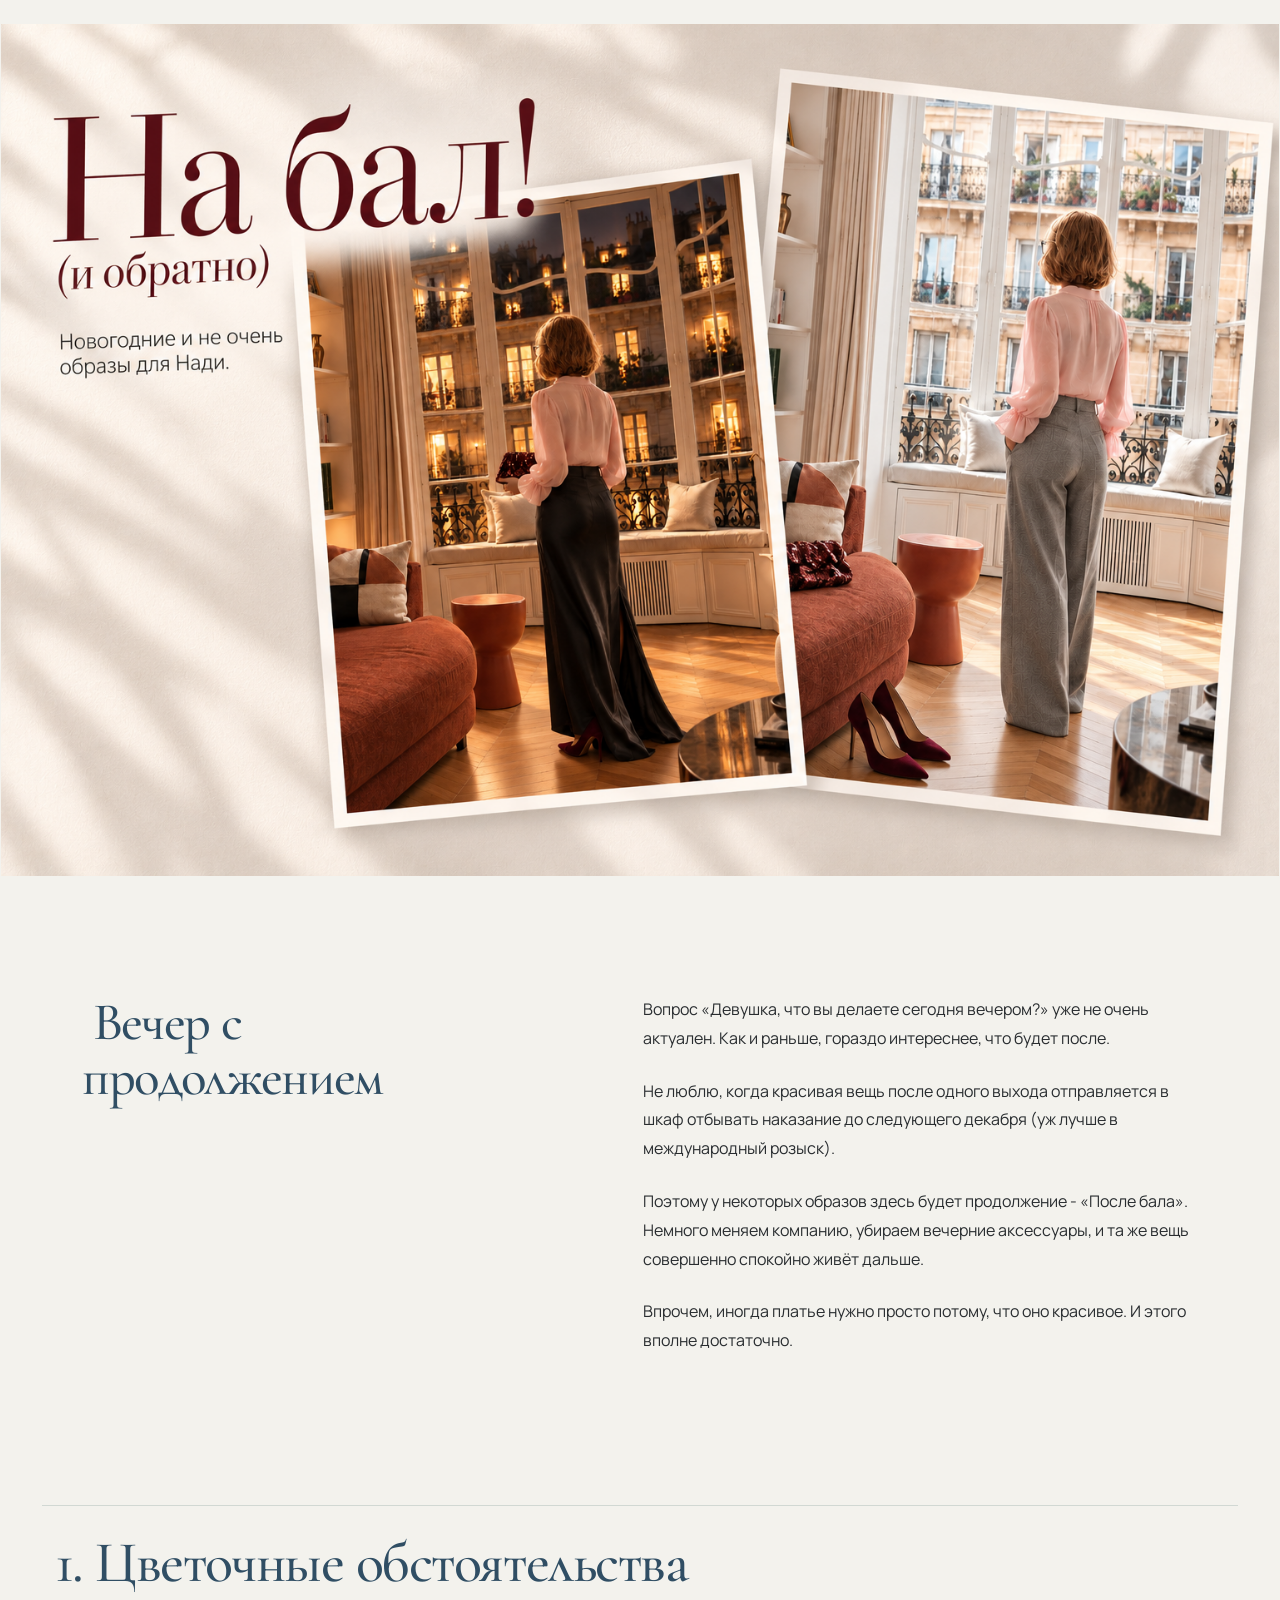
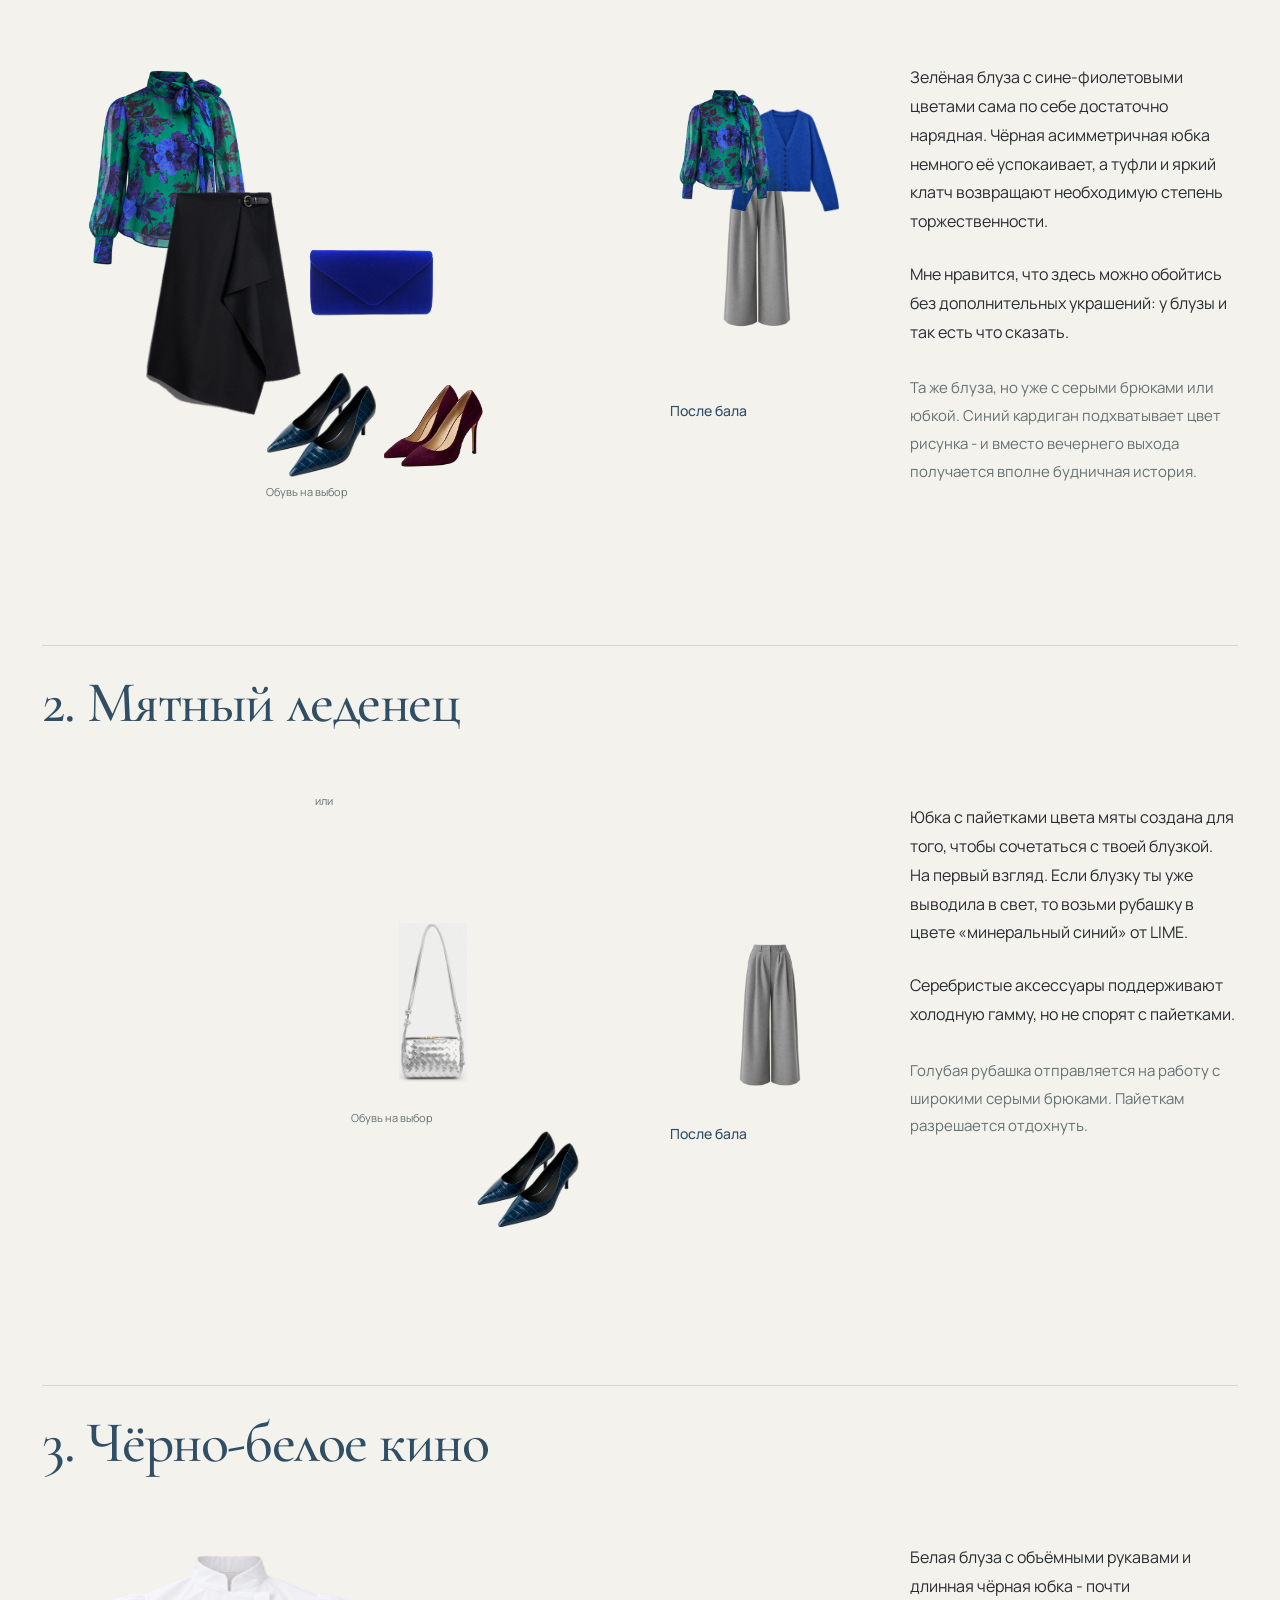
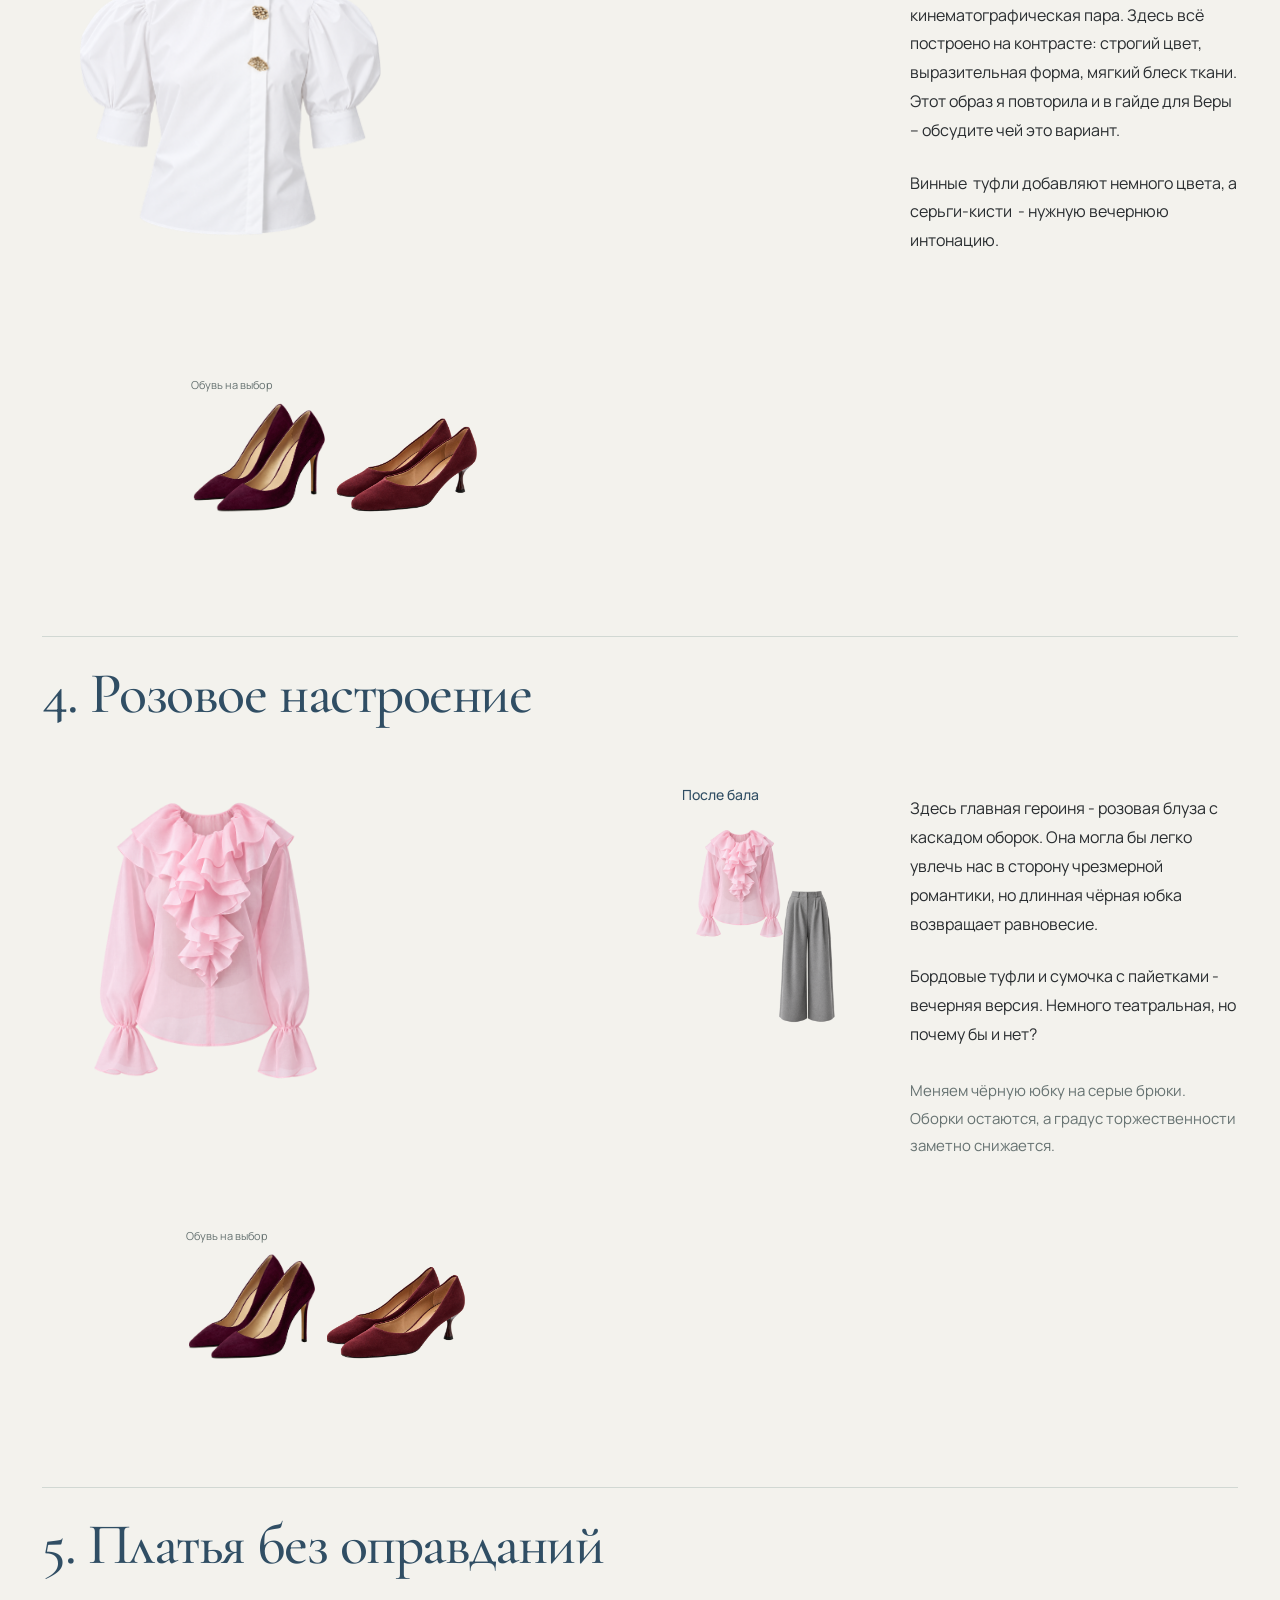
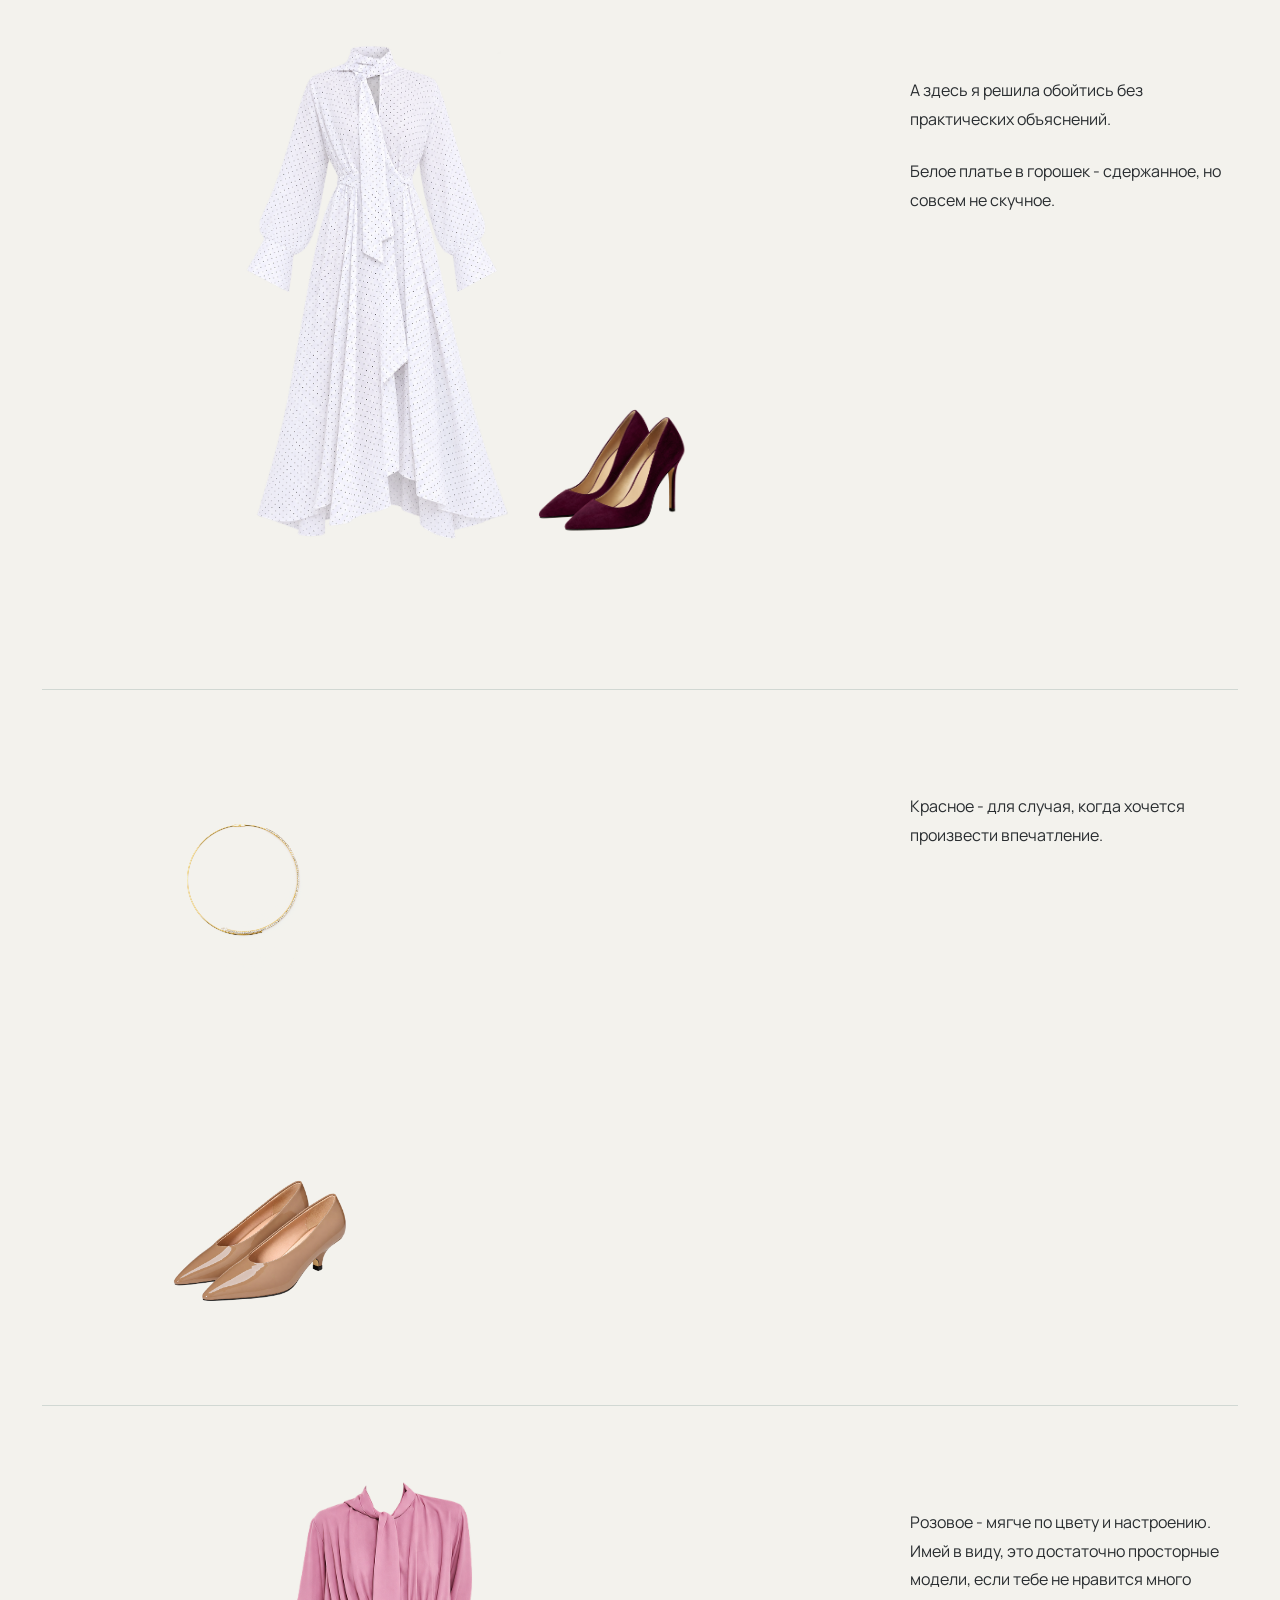
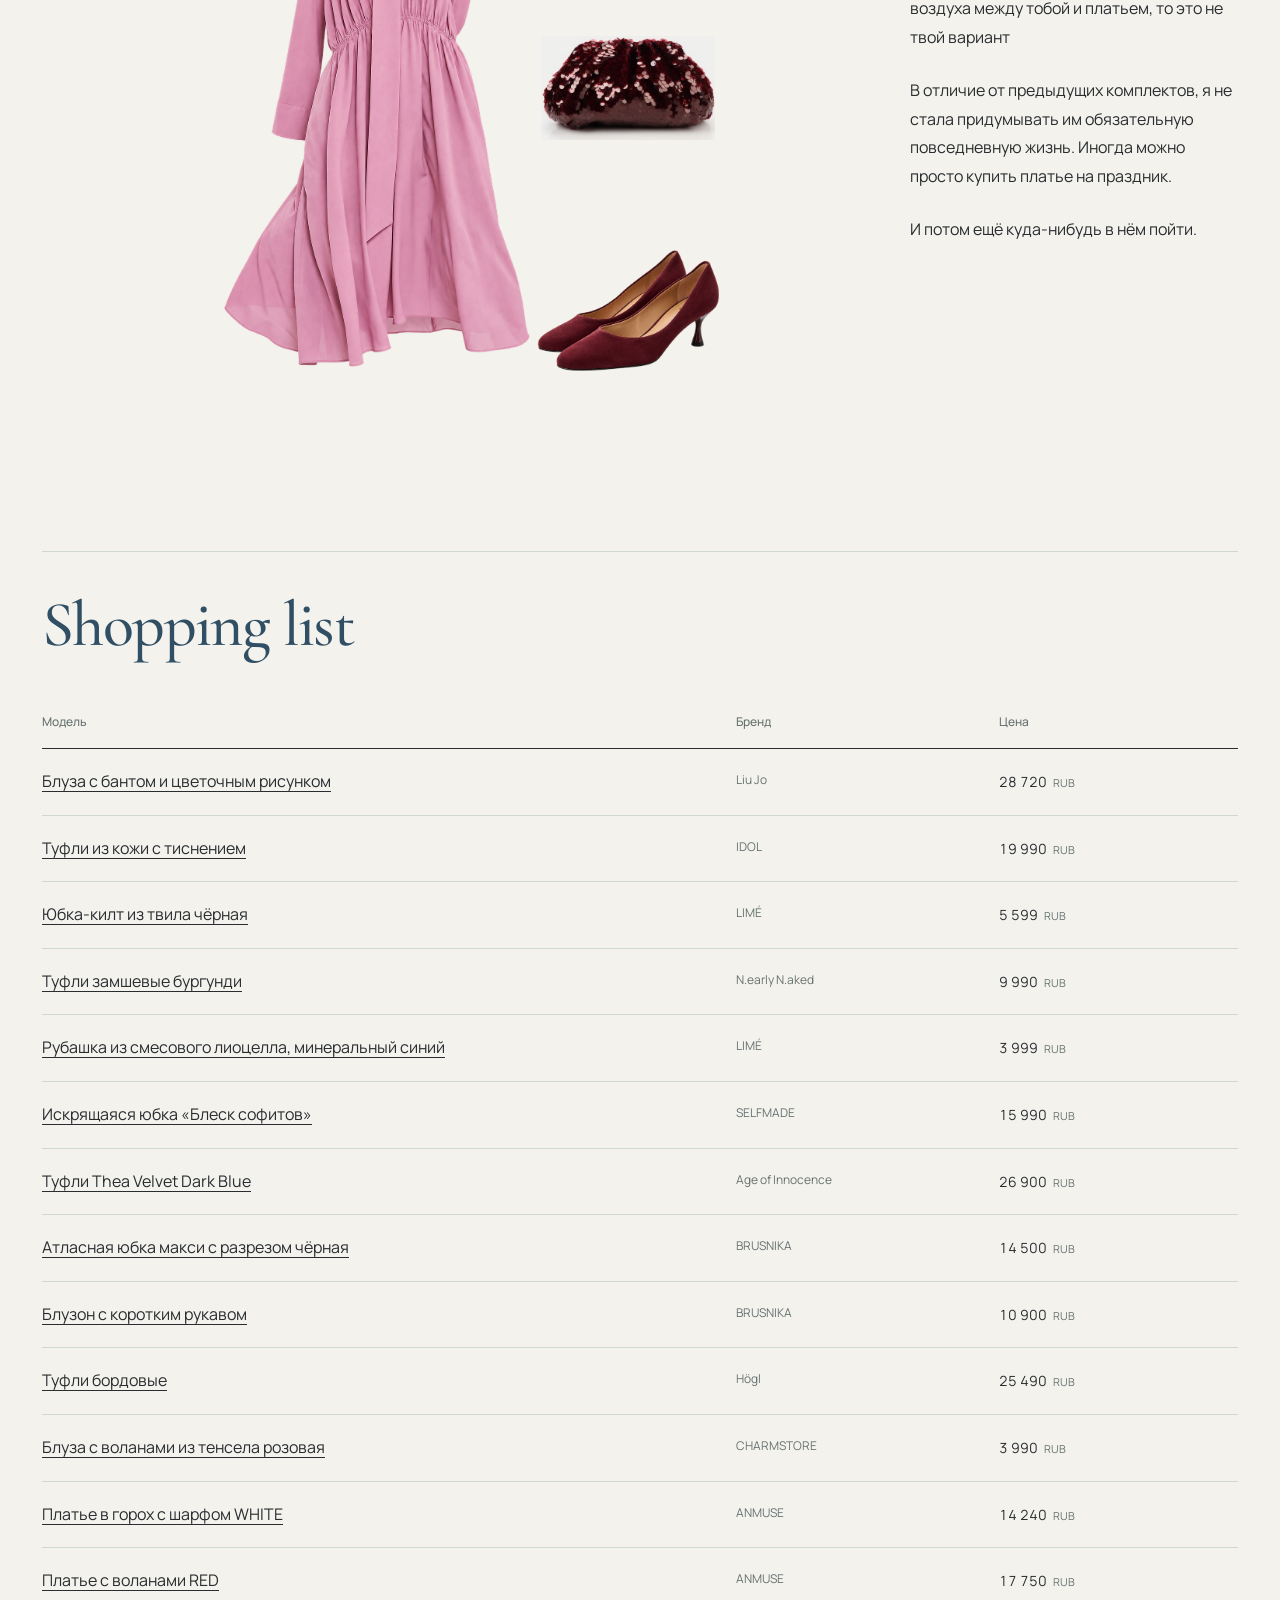
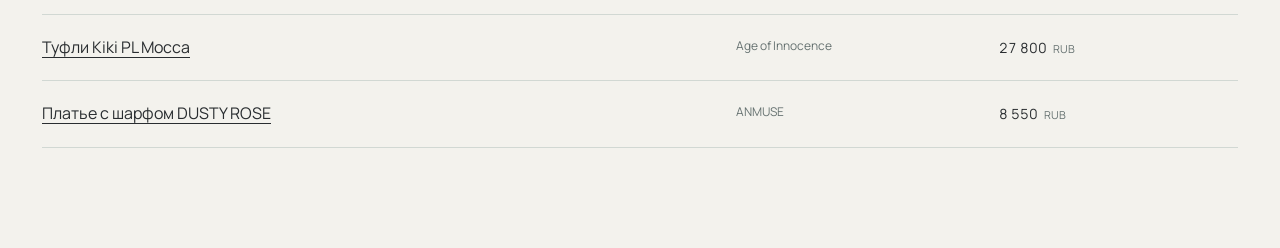
==== commit 53ae164f: "Add Nadia floral blouse to shopping list with supplied price and URL" ====
--- a/nadia/index.html
+++ b/nadia/index.html
@@ -1 +1 @@
-<!doctype html><html lang="ru"><head><meta charset="utf-8"><meta name="viewport" content="width=device-width,initial-scale=1"><meta name="robots" content="noindex, nofollow"><title>На бал! (и обратно) — Новогодние и не очень образы для Нади</title><meta name="theme-color" content="#f3f2ed"><link rel="icon" href="data:,"><link rel="preload" href="assets/fonts/CormorantGaramond-Variable.ttf" as="font" type="font/ttf" crossorigin><link rel="preload" href="assets/fonts/Manrope-Variable.ttf" as="font" type="font/ttf" crossorigin><link rel="stylesheet" href="assets/guide.css"><style id="two-spread-adaptation">@media(max-width:700px){[data-story="1"] .spread-board,[data-story="2"] .spread-board{width:100%!important;aspect-ratio:auto!important}[data-story="1"] .after-ball,[data-story="2"] .after-ball{width:40%;margin-top:18px!important}}</style></head><body><main><header class="cover cover--final"><img class="final-cover-image" src="assets/cover-final.png" alt="Вечерний и повседневный образы у окна" fetchpriority="high" width="1536" height="1024"><h1 class="sr-only" data-author="0">На бал! (и обратно)</h1><p class="sr-only" data-author="1">Новогодние и не очень образы для Нади</p></header><section class="introduction"><h2 data-author="2"> Вечер с продолжением</h2><div><p class="author-copy" data-author="3">Вопрос «Девушка, что вы делаете сегодня вечером?» уже не очень актуален. Как и раньше, гораздо интереснее, что будет после.</p><p class="author-copy" data-author="4">Не люблю, когда красивая вещь после одного выхода отправляется в шкаф отбывать наказание до следующего декабря (уж лучше в международный розыск).</p><p class="author-copy" data-author="5">Поэтому у некоторых образов здесь будет продолжение - «После бала». Немного меняем компанию, убираем вечерние аксессуары, и та же вещь совершенно спокойно живёт дальше.</p><p class="author-copy" data-author="6">Впрочем, иногда платье нужно просто потому, что оно красивое. И этого вполне достаточно.</p></div></section><section class="chapter" id="chapter-1"><header class="chapter-opening"><h2 data-author="7"> 1. Цветочные обстоятельства</h2></header><article class="story with-day" data-story="1"><div class="story-panel"><p class="author-copy" data-author="8">Зелёная блуза с сине-фиолетовыми цветами сама по себе достаточно нарядная. Чёрная асимметричная юбка немного её успокаивает, а туфли и яркий клатч возвращают необходимую степень торжественности.</p><p class="author-copy" data-author="9">Мне нравится, что здесь можно обойтись без дополнительных украшений: у блузы и так есть что сказать.</p></div><div class="story-visual"><div class="spread-board has-day" data-look="1" style="aspect-ratio:1226.6666666666667/720;width:min(100%,calc((100svh - 64px)*1226.6666666666667/720))"><div class="main-canvas" style="--canvas-ratio:920/720"><button type="button" class="piece" style="left:7.34173448%;top:7.54082823%;width:25.70881680%;height:39.62926099%;--ratio:0.828936851;" data-item="C001" data-title="Блуза с бантом и цветочным рисунком" aria-label="Увеличить: Блуза с бантом и цветочным рисунком"><img src="assets/C001.png" alt="Блуза с бантом и цветочным рисунком" width="1044" height="1507" style="width:100.67502411%;height:120.46362910%;left:-0.38572806%;top:-11.59072742%" loading="lazy" decoding="async"></button><button type="button" class="piece" style="left:16.40439339%;top:32.00357224%;width:25.00226577%;height:45.91338970%;--ratio:0.695817490;" data-item="P045" data-title="Юбка-килт из твила чёрная" aria-label="Увеличить: Юбка-килт из твила чёрная"><img src="assets/P045.png" alt="Юбка-килт из твила чёрная" width="563" height="844" style="width:153.82513661%;height:160.45627376%;left:-26.50273224%;top:-37.07224335%" loading="lazy" decoding="async"></button><button type="button" class="piece matte" data-item="blue-clutch" style="left:42.50501964%;top:43.97468162%;width:19.68322883%;height:13.64430487%;--ratio:1.843317972;" data-title="Синий клатч" aria-label="Увеличить: Синий клатч"><img loading="lazy" decoding="async" src="assets/blue-clutch.jpg" width="400" height="400" alt="Синий клатч" style="width:100.00000000%;height:184.33179724%;left:0.00000000%;top:-44.70046083%"></button><div class="shoe-group" role="group" aria-label="Обувь на выбор" style="left:35.655586159763544%;top:65.05629921259843%;width:34.65969578382677%;height:25.183867124634112%;"><span class="choice-label" style="left:0;top:calc(100% + 8px)">Обувь на выбор</span><button type="button" class="piece" style="left:0.31360821%;top:15.99348407%;width:50.40419732%;height:84.00651593%;--ratio:1.055143160;" data-item="P017" data-title="Туфли из кожи с тиснением" aria-label="Увеличить: Туфли из кожи с тиснением"><img src="assets/P017.png" alt="Туфли из кожи с тиснением" width="1312" height="1199" style="width:131.85929648%;height:127.14740191%;left:-16.78391960%;top:-19.08801697%" loading="lazy" decoding="async"></button><button type="button" class="piece" style="left:54.08528737%;top:25.40394766%;width:45.60110442%;height:66.45048047%;--ratio:1.206798867;" data-item="P042" data-title="Туфли замшевые бургунди" aria-label="Увеличить: Туфли замшевые бургунди"><img src="assets/P042.png" alt="Туфли замшевые бургунди" width="1315" height="1196" style="width:102.89514867%;height:112.93673277%;left:-0.46948357%;top:-7.83758263%" loading="lazy" decoding="async"></button></div></div><aside class="after-ball" aria-label="После бала" style="padding:0;margin-top:5.70652174%;"><div class="mini-canvas" style="aspect-ratio:306.6666666666667/450"><button type="button" class="piece" style="left:29.24505542%;top:9.05861767%;width:51.37363445%;height:33.49249781%;--ratio:1.045314109;" data-item="C007" data-title="Кардиган синий" aria-label="Увеличить: Кардиган синий"><img src="assets/C007.png" alt="Кардиган синий" width="1087" height="1446" style="width:107.09359606%;height:148.91864058%;left:-3.64532020%;top:-27.29145211%" loading="lazy" decoding="async"></button><button type="button" class="piece" style="left:4.17525552%;top:2.77284339%;width:43.52764713%;height:35.78473491%;--ratio:0.828936851;" data-item="C001" data-title="Блуза с бантом и цветочным рисунком" aria-label="Увеличить: Блуза с бантом и цветочным рисунком"><img src="assets/C001.png" alt="Блуза с бантом и цветочным рисунком" width="1044" height="1507" style="width:100.67502411%;height:120.46362910%;left:-0.38572806%;top:-11.59072742%" loading="lazy" decoding="async"></button><button type="button" class="piece matte" style="left:24.97259418%;top:28.41774300%;width:33.04785409%;height:51.79945130%;--ratio:0.434782609;" data-item="grey-trousers" data-title="Широкие серые брюки" aria-label="Увеличить: Широкие серые брюки"><img src="assets/grey-trousers.png" alt="Широкие серые брюки" width="304" height="457" style="width:160.00000000%;height:104.57665904%;left:-30.00000000%;top:-2.28832952%" loading="lazy" decoding="async"></button></div><h3 data-author="10" style="margin:12px 0 0;">После бала</h3></aside></div></div><div class="after-prose"><p class="author-copy" data-author="11">Та же блуза, но уже с серыми брюками или юбкой. Синий кардиган подхватывает цвет рисунка - и вместо вечернего выхода получается вполне будничная история.</p></div></article></section><section class="chapter" id="chapter-2"><header class="chapter-opening"><h2 data-author="12">2. Мятный леденец</h2></header><article class="story with-day" data-story="2"><div class="story-panel"><p class="author-copy" data-author="13">Юбка с пайетками цвета мяты создана для того, чтобы сочетаться с твоей блузкой.  На первый взгляд. Если блузку ты уже выводила в свет, то возьми рубашку в цвете «минеральный синий» от LIME. </p><p class="author-copy" data-author="14">Серебристые аксессуары поддерживают холодную гамму, но не спорят с пайетками.</p></div><div class="story-visual"><div class="spread-board has-day" data-look="2" style="aspect-ratio:1226.6666666666667/720;width:min(100%,calc((100svh - 64px)*1226.6666666666667/720))"><div class="main-canvas" style="--canvas-ratio:920/720"><button type="button" class="piece" style="left:19.18505185%;top:43.95822616%;width:23.94837268%;height:33.54978128%;--ratio:0.912098299;" data-item="P012" data-title="Искрящаяся юбка «Блеск софитов»" aria-label="Увеличить: Искрящаяся юбка «Блеск софитов»"><img src="assets/P012.png" alt="Искрящаяся юбка «Блеск софитов»" width="1122" height="1402" style="width:116.26943005%;height:132.51417769%;left:-8.29015544%;top:-15.78449905%" loading="lazy" decoding="async"></button><button type="button" class="piece matte" style="left:56.91085652%;top:30.37467192%;width:10.69215208%;height:32.40392243%;--ratio:0.421621622;" data-item="silver-bag" data-title="Серебристая плетёная сумка" aria-label="Увеличить: Серебристая плетёная сумка"><img src="assets/silver-bag.png" alt="Серебристая плетёная сумка" width="336" height="484" style="width:215.38461538%;height:130.81081081%;left:-57.69230769%;top:-11.08108108%" loading="lazy" decoding="async"></button><button type="button" class="piece matte" style="left:62.86618853%;top:13.17605042%;width:6.93987726%;height:12.95553131%;--ratio:0.684466019;" data-item="silver-necklace" data-title="Серебристое колье с подвеской" aria-label="Увеличить: Серебристое колье с подвеской"><img src="assets/silver-necklace.png" alt="Серебристое колье с подвеской" width="1536" height="2048" style="width:136.17021277%;height:124.27184466%;left:-20.56737589%;top:-1.27427184%" loading="lazy" decoding="async"></button><button type="button" class="piece" style="left:29.48298354%;top:9.69721192%;width:30.99745360%;height:41.44155448%;--ratio:0.955752212;" data-item="P044" data-title="Рубашка из смесового лиоцелла, минеральный синий" aria-label="Увеличить: Рубашка из смесового лиоцелла, минеральный синий"><img src="assets/P044.png" alt="Рубашка из смесового лиоцелла, минеральный синий" width="1122" height="1402" style="width:103.88888889%;height:124.07079646%;left:-2.03703704%;top:-11.85840708%" loading="lazy" decoding="async"></button><button type="button" class="piece" style="left:0.48699196%;top:11.56576261%;width:43.82990156%;height:39.43038741%;--ratio:1.420348059;" data-item="C002" data-title="Блуза с объёмными рукавами" aria-label="Увеличить: Блуза с объёмными рукавами"><img src="assets/C002.png" alt="Блуза с объёмными рукавами" width="1086" height="1448" style="width:102.35626767%;height:193.84203481%;left:-1.22525919%;top:-46.45247657%" loading="lazy" decoding="async"></button><div class="shoe-group" role="group" aria-label="Обувь на выбор" style="left:49.23687388852889%;top:68.8089093030038%;width:36.310525359646306%;height:24.769834682123058%;"><span class="choice-label">Обувь на выбор</span><button type="button" class="piece" style="left:55.18815569%;top:16.26081817%;width:44.51249405%;height:79.01968536%;--ratio:1.055143160;" data-item="P017" data-title="Туфли из кожи с тиснением" aria-label="Увеличить: Туфли из кожи с тиснением"><img src="assets/P017.png" alt="Туфли из кожи с тиснением" width="1312" height="1199" style="width:131.85929648%;height:127.14740191%;left:-16.78391960%;top:-19.08801697%" loading="lazy" decoding="async"></button><button type="button" class="piece" style="left:0.29935026%;top:29.79833377%;width:51.05647968%;height:70.20166623%;--ratio:1.362285714;" data-item="P043" data-title="Туфли Thea Velvet Dark Blue" aria-label="Увеличить: Туфли Thea Velvet Dark Blue"><img src="assets/P043.png" alt="Туфли Thea Velvet Dark Blue" width="1254" height="1254" style="width:105.20134228%;height:143.31428571%;left:-3.10402685%;top:-31.08571429%" loading="lazy" decoding="async"></button></div><span class="choice-label" style="left:43.5%;top:4%;">или</span></div><aside class="after-ball" aria-label="После бала" style="padding:0;margin-top:5.70652174%;"><div class="mini-canvas" style="aspect-ratio:306.6666666666667/425"><button type="button" class="piece" style="left:11.70653826%;top:15.70150270%;width:50.93481803%;height:38.45449298%;--ratio:0.955752212;" data-item="P044" data-title="Рубашка из смесового лиоцелла, минеральный синий" aria-label="Увеличить: Рубашка из смесового лиоцелла, минеральный синий"><img src="assets/P044.png" alt="Рубашка из смесового лиоцелла, минеральный синий" width="1122" height="1402" style="width:103.88888889%;height:124.07079646%;left:-2.03703704%;top:-11.85840708%" loading="lazy" decoding="async"></button><button type="button" class="piece matte" style="left:32.80232156%;top:42.07787440%;width:29.91243460%;height:49.64291107%;--ratio:0.434782609;" data-item="grey-trousers" data-title="Широкие серые брюки" aria-label="Увеличить: Широкие серые брюки"><img src="assets/grey-trousers.png" alt="Широкие серые брюки" width="304" height="457" style="width:160.00000000%;height:104.57665904%;left:-30.00000000%;top:-2.28832952%" loading="lazy" decoding="async"></button></div><h3 data-author="15" style="margin:12px 0 0;">После бала</h3></aside></div></div><div class="after-prose"><p class="author-copy" data-author="16">Голубая рубашка отправляется на работу с широкими серыми брюками. Пайеткам разрешается отдохнуть.</p></div></article></section><section class="chapter" id="chapter-3"><header class="chapter-opening"><h2 data-author="17">3. Чёрно-белое кино</h2></header><article class="story" data-story="3"><div class="story-panel"><p class="author-copy" data-author="18">Белая блуза с объёмными рукавами и длинная чёрная юбка - почти кинематографическая пара. Здесь всё построено на контрасте: строгий цвет, выразительная форма, мягкий блеск ткани. Этот образ я повторила и в гайде для Веры – обсудите чей это вариант.</p><p class="author-copy" data-author="19">Винные  туфли добавляют немного цвета, а серьги-кисти  - нужную вечернюю интонацию.</p></div><div class="story-visual"><div class="spread-board" data-look="3"><div class="main-canvas" style="--canvas-ratio:1.3888888888888888"><button type="button" class="piece" style="left:4.46955556%;top:6.94444444%;width:36.06088889%;height:46.52777778%;--ratio:1.076444444;" data-item="P006" data-title="Блузон с коротким рукавом" aria-label="Увеличить: Блузон с коротким рукавом"><img src="assets/P006.png" alt="Блузон с коротким рукавом" width="1246" height="1262" style="width:102.89017341%;height:112.17777778%;left:-1.73410405%;top:-6.75555556%" loading="lazy" decoding="async"></button><button type="button" class="piece" style="left:38.78097535%;top:25.69444444%;width:21.86836364%;height:54.16666667%;--ratio:0.560727273;" data-item="P046" data-title="Атласная юбка макси с разрезом чёрная" aria-label="Увеличить: Атласная юбка макси с разрезом чёрная"><img src="assets/P046.png" alt="Атласная юбка макси с разрезом чёрная" width="1024" height="1536" style="width:132.81452659%;height:111.70909091%;left:-30.09079118%;top:-5.23636364%" loading="lazy" decoding="async"></button><button type="button" class="piece matte" style="left:67.94604492%;top:13.88888889%;width:13.10791016%;height:24.30555556%;--ratio:0.749023438;" data-item="tassel-earrings" data-title="Серьги-кисти с жемчугом" aria-label="Увеличить: Серьги-кисти с жемчугом"><img src="assets/tassel-earrings.png" alt="Серьги-кисти с жемчугом" width="1536" height="2048" style="width:100.13037810%;height:100.00000000%;left:0.00000000%;top:0.00000000%" loading="lazy" decoding="async"></button><button type="button" class="piece matte" style="left:68.64527027%;top:45.13888889%;width:9.70945946%;height:16.66666667%;--ratio:0.809121622;" data-item="wine-bag" data-title="Винная сумка с ручкой-петлёй" aria-label="Увеличить: Винная сумка с ручкой-петлёй"><img src="assets/wine-bag.png" alt="Винная сумка с ручкой-петлёй" width="730" height="730" style="width:152.40083507%;height:123.31081081%;left:-26.72233820%;top:-0.84459459%" loading="lazy" decoding="async"></button><div class="shoe-group" role="group" aria-label="Обувь на выбор" style="left:17.75149303570104%;top:77.08333333333334%;width:34.49701392859792%;height:22.22222222222222%;"><span class="choice-label">Обувь на выбор</span><button type="button" class="piece" style="left:0.86964049%;top:18.75000000%;width:45.47751670%;height:81.25000000%;--ratio:1.206798867;" data-item="P042" data-title="Туфли замшевые бургунди" aria-label="Увеличить: Туфли замшевые бургунди"><img src="assets/P042.png" alt="Туфли замшевые бургунди" width="1315" height="1196" style="width:102.89514867%;height:112.93673277%;left:-0.46948357%;top:-7.83758263%" loading="lazy" decoding="async"></button><button type="button" class="piece" style="left:50.40547946%;top:30.00000000%;width:48.72488006%;height:70.00000000%;--ratio:1.500770416;" data-item="P047" data-title="Туфли бордовые" aria-label="Увеличить: Туфли бордовые"><img src="assets/P047.png" alt="Туфли бордовые" width="1044" height="1507" style="width:107.18685832%;height:232.20338983%;left:-5.23613963%;top:-83.05084746%" loading="lazy" decoding="async"></button></div></div></div></div></article></section><section class="chapter" id="chapter-4"><header class="chapter-opening"><h2 data-author="20">4. Розовое настроение</h2></header><article class="story with-day" data-story="4"><div class="story-panel"><p class="author-copy" data-author="21">Здесь главная героиня - розовая блуза с каскадом оборок. Она могла бы легко увлечь нас в сторону чрезмерной романтики, но длинная чёрная юбка возвращает равновесие.</p><p class="author-copy" data-author="22">Бордовые туфли и сумочка с пайетками - вечерняя версия. Немного театральная, но почему бы и нет?</p></div><div class="story-visual"><div class="spread-board has-day" data-look="4"><div class="main-canvas" style="--canvas-ratio:1.0416666666666667"><button type="button" class="piece" style="left:8.23343849%;top:6.25000000%;width:35.53312303%;height:45.83333333%;--ratio:0.807570978;" data-item="P048" data-title="Блуза с воланами из тенсела розовая" aria-label="Увеличить: Блуза с воланами из тенсела розовая"><img src="assets/P048.png" alt="Блуза с воланами из тенсела розовая" width="1024" height="1536" style="width:100.00000000%;height:121.13564669%;left:0.00000000%;top:-11.67192429%" loading="lazy" decoding="async"></button><button type="button" class="piece" style="left:41.43393606%;top:25.69444444%;width:29.15781818%;height:54.16666667%;--ratio:0.560727273;" data-item="P046" data-title="Атласная юбка макси с разрезом чёрная" aria-label="Увеличить: Атласная юбка макси с разрезом чёрная"><img src="assets/P046.png" alt="Атласная юбка макси с разрезом чёрная" width="1024" height="1536" style="width:132.81452659%;height:111.70909091%;left:-30.09079118%;top:-5.23636364%" loading="lazy" decoding="async"></button><button type="button" class="piece matte" style="left:10.74626866%;top:59.02777778%;width:21.17412935%;height:13.19444444%;--ratio:1.671641791;" data-item="sequin-bag" data-title="Сумочка с винными пайетками" aria-label="Увеличить: Сумочка с винными пайетками"><img src="assets/sequin-bag.png" alt="Сумочка с винными пайетками" width="600" height="866" style="width:133.92857143%;height:323.13432836%;left:-16.96428571%;top:-179.47761194%" loading="lazy" decoding="async"></button><div class="shoe-group" role="group" aria-label="Обувь на выбор" style="left:22.93769305868984%;top:77.08333333333334%;width:44.79128054928698%;height:21.52777777777778%;"><span class="choice-label">Обувь на выбор</span><button type="button" class="piece" style="left:0.89303095%;top:19.35483871%;width:44.90453097%;height:80.64516129%;--ratio:1.206798867;" data-item="P042" data-title="Туфли замшевые бургунди" aria-label="Увеличить: Туфли замшевые бургунди"><img src="assets/P042.png" alt="Туфли замшевые бургунди" width="1315" height="1196" style="width:102.89514867%;height:112.93673277%;left:-0.46948357%;top:-7.83758263%" loading="lazy" decoding="async"></button><button type="button" class="piece" style="left:49.96503971%;top:29.03225806%;width:49.14192933%;height:70.96774194%;--ratio:1.500770416;" data-item="P047" data-title="Туфли бордовые" aria-label="Увеличить: Туфли бордовые"><img src="assets/P047.png" alt="Туфли бордовые" width="1044" height="1507" style="width:107.18685832%;height:232.20338983%;left:-5.23613963%;top:-83.05084746%" loading="lazy" decoding="async"></button></div></div><aside class="after-ball" aria-label="После бала"><h3 data-author="23">После бала</h3><div class="mini-canvas" style="aspect-ratio:1000/1120"><button type="button" class="piece" style="left:6.79179811%;top:4.46428571%;width:44.41640379%;height:49.10714286%;--ratio:0.807570978;" data-item="P048" data-title="Блуза с воланами из тенсела розовая" aria-label="Увеличить: Блуза с воланами из тенсела розовая"><img src="assets/P048.png" alt="Блуза с воланами из тенсела розовая" width="1024" height="1536" style="width:100.00000000%;height:121.13564669%;left:0.00000000%;top:-11.67192429%" loading="lazy" decoding="async"></button><button type="button" class="piece matte" style="left:48.87776711%;top:32.14285714%;width:29.13043478%;height:59.82142857%;--ratio:0.434782609;" data-item="grey-trousers" data-title="Широкие серые брюки" aria-label="Увеличить: Широкие серые брюки"><img src="assets/grey-trousers.png" alt="Широкие серые брюки" width="304" height="457" style="width:160.00000000%;height:104.57665904%;left:-30.00000000%;top:-2.28832952%" loading="lazy" decoding="async"></button></div></aside></div></div><div class="after-prose"><p class="author-copy" data-author="24">Меняем чёрную юбку на серые брюки. Оборки остаются, а градус торжественности заметно снижается.</p></div></article></section><section class="chapter dresses" id="chapter-5"><header class="chapter-opening"><h2 data-author="25">5. Платья без оправданий</h2></header><article class="story dress-story" data-story="5"><div class="story-panel"><p class="author-copy" data-author="26">А здесь я решила обойтись без практических объяснений.</p><p class="author-copy" data-author="27" data-fragment="0">Белое платье в горошек - сдержанное, но совсем не скучное. </p></div><div class="story-visual"><div class="spread-board" data-look="5"><div class="main-canvas" style="--canvas-ratio:1.3888888888888888"><button type="button" class="piece" style="left:24.30519970%;top:4.86111111%;width:31.38960060%;height:81.94444444%;--ratio:0.532027129;" data-item="P025" data-title="Платье в горох с шарфом WHITE" aria-label="Увеличить: Платье в горох с шарфом WHITE"><img src="assets/P025.png" alt="Платье в горох с шарфом WHITE" width="1121" height="1403" style="width:158.78186969%;height:105.72720422%;left:-31.72804533%;top:-2.78824416%" loading="lazy" decoding="async"></button><button type="button" class="piece matte" style="left:58.97014925%;top:34.02777778%;width:20.05970149%;height:16.66666667%;--ratio:1.671641791;" data-item="sequin-bag" data-title="Сумочка с винными пайетками" aria-label="Увеличить: Сумочка с винными пайетками"><img src="assets/sequin-bag.png" alt="Сумочка с винными пайетками" width="600" height="866" style="width:133.92857143%;height:323.13432836%;left:-16.96428571%;top:-179.47761194%" loading="lazy" decoding="async"></button><button type="button" class="piece" style="left:59.25070822%;top:65.27777778%;width:17.49858357%;height:20.13888889%;--ratio:1.206798867;" data-item="P042" data-title="Туфли замшевые бургунди" aria-label="Увеличить: Туфли замшевые бургунди"><img src="assets/P042.png" alt="Туфли замшевые бургунди" width="1315" height="1196" style="width:102.89514867%;height:112.93673277%;left:-0.46948357%;top:-7.83758263%" loading="lazy" decoding="async"></button></div></div></div></article><article class="story dress-story" data-story="6"><div class="story-panel"><p class="author-copy" data-author="27" data-fragment="1">Красное - для случая, когда хочется произвести впечатление. </p></div><div class="story-visual"><div class="spread-board" data-look="6"><div class="main-canvas" style="--canvas-ratio:1.3888888888888888"><button type="button" class="piece" style="left:38.08595989%;top:4.86111111%;width:32.82808023%;height:79.16666667%;--ratio:0.575931232;" data-item="P026" data-title="Платье с воланами RED" aria-label="Увеличить: Платье с воланами RED"><img src="assets/P026-straight.png" alt="Платье с воланами RED" width="490" height="736" style="width:121.89054726%;height:105.44412607%;left:-13.18407960%;top:-3.15186246%" loading="lazy" decoding="async"></button><button type="button" class="piece matte" style="left:17.25664452%;top:15.27777778%;width:14.48671096%;height:25.00000000%;--ratio:0.804817276;" data-item="gold-necklace" data-title="Золотистое колье" aria-label="Увеличить: Золотистое колье"><img src="assets/gold-necklace.png" alt="Золотистое колье" width="1536" height="2048" style="width:158.51393189%;height:170.09966777%;left:-32.40454076%;top:-48.17275748%" loading="lazy" decoding="async"></button><button type="button" class="piece matte" style="left:15.20000000%;top:49.30555556%;width:17.60000000%;height:15.27777778%;--ratio:1.600000000;" data-item="gold-bag" data-title="Золотистый клатч" aria-label="Увеличить: Золотистый клатч"><img src="assets/gold-bag.png" alt="Золотистый клатч" width="600" height="866" style="width:133.92857143%;height:309.28571429%;left:-16.96428571%;top:-167.85714286%" loading="lazy" decoding="async"></button><button type="button" class="piece" style="left:15.67183698%;top:74.30555556%;width:20.65632603%;height:20.13888889%;--ratio:1.424574209;" data-item="P027" data-title="Туфли Kiki PL Mocca" aria-label="Увеличить: Туфли Kiki PL Mocca"><img src="assets/P027.png" alt="Туфли Kiki PL Mocca" width="1254" height="1254" style="width:107.08795901%;height:152.55474453%;left:-4.35525192%;top:-36.49635036%" loading="lazy" decoding="async"></button></div></div></div></article><article class="story dress-story" data-story="7"><div class="story-panel"><p class="author-copy" data-author="27" data-fragment="2">Розовое - мягче по цвету и настроению. Имей в виду, это достаточно просторные модели, если тебе не нравится много воздуха между тобой и платьем, то это не твой вариант</p><p class="author-copy" data-author="28">В отличие от предыдущих комплектов, я не стала придумывать им обязательную повседневную жизнь. Иногда можно просто купить платье на праздник.</p><p class="author-copy" data-author="29">И потом ещё куда-нибудь в нём пойти.</p></div><div class="story-visual"><div class="spread-board" data-look="7"><div class="main-canvas" style="--canvas-ratio:1.3888888888888888"><button type="button" class="piece" style="left:21.63410729%;top:5.55555556%;width:36.73178543%;height:80.55555556%;--ratio:0.633306645;" data-item="P031" data-title="Платье с шарфом DUSTY ROSE" aria-label="Увеличить: Платье с шарфом DUSTY ROSE"><img src="assets/P031.png" alt="Платье с шарфом DUSTY ROSE" width="1121" height="1403" style="width:141.71934260%;height:112.32986389%;left:-19.84829330%;top:-4.40352282%" loading="lazy" decoding="async"></button><button type="button" class="piece matte" style="left:59.63582090%;top:31.25000000%;width:20.72835821%;height:17.22222222%;--ratio:1.671641791;" data-item="sequin-bag" data-title="Сумочка с винными пайетками" aria-label="Увеличить: Сумочка с винными пайетками"><img src="assets/sequin-bag.png" alt="Сумочка с винными пайетками" width="600" height="866" style="width:133.92857143%;height:323.13432836%;left:-16.96428571%;top:-179.47761194%" loading="lazy" decoding="async"></button><button type="button" class="piece" style="left:59.11941448%;top:66.66666667%;width:21.76117103%;height:20.13888889%;--ratio:1.500770416;" data-item="P047" data-title="Туфли бордовые" aria-label="Увеличить: Туфли бордовые"><img src="assets/P047.png" alt="Туфли бордовые" width="1044" height="1507" style="width:107.18685832%;height:232.20338983%;left:-5.23613963%;top:-83.05084746%" loading="lazy" decoding="async"></button></div></div></div></article></section><section class="catalog" id="catalog"><h2>Shopping list</h2><table><colgroup><col class="col-model"><col class="col-brand"><col class="col-price"></colgroup><thead><tr><th scope="col">Модель</th><th scope="col">Бренд</th><th scope="col">Цена</th></tr></thead><tbody><tr data-catalog="P017"><td><a href="https://idol.ru/product/tufli-iz-naturalnoj-kozhi-s-tesneniem-id4381180807-47/" target="_blank" rel="noopener noreferrer">Туфли из кожи с тиснением</a></td><td>IDOL</td><td class="price"><span>19 990</span><small>RUB</small></td></tr><tr data-catalog="P045"><td><a href="https://limestore.com/ru_ru/product/38108-3204_166_001_cernyi" target="_blank" rel="noopener noreferrer">Юбка-килт из твила чёрная</a></td><td>LIMÉ</td><td class="price"><span>5 599</span><small>RUB</small></td></tr><tr data-catalog="P042"><td><a href="https://nn.shoes/catalog/obuv/tufli_0824_110_s_wine/vinnye/" target="_blank" rel="noopener noreferrer">Туфли замшевые бургунди</a></td><td>N.early N.aked</td><td class="price"><span>9 990</span><small>RUB</small></td></tr><tr data-catalog="P044"><td><a href="https://limestore.com/ru_ru/product/34967-9531_310_435_mineralnyi_sinii" target="_blank" rel="noopener noreferrer">Рубашка из смесового лиоцелла, минеральный синий</a></td><td>LIMÉ</td><td class="price"><span>3 999</span><small>RUB</small></td></tr><tr data-catalog="P012"><td><a href="https://selfmade.ru/collection/novinki/product/yubka-iz-payetok-ce9233" target="_blank" rel="noopener noreferrer">Искрящаяся юбка «Блеск софитов»</a></td><td>SELFMADE</td><td class="price"><span>15 990</span><small>RUB</small></td></tr><tr data-catalog="P043"><td><a href="https://ru.age-of-innocence.com/products/theavelvet_darkblue" target="_blank" rel="noopener noreferrer">Туфли Thea Velvet Dark Blue</a></td><td>Age of Innocence</td><td class="price"><span>26 900</span><small>RUB</small></td></tr><tr data-catalog="P046"><td><a href="https://brusnikabrand.com/catalog/yubki/atlasnye_1/yubka_005_yu4634_01_chernyy/" target="_blank" rel="noopener noreferrer">Атласная юбка макси с разрезом чёрная</a></td><td>BRUSNIKA</td><td class="price"><span>14 500</span><small>RUB</small></td></tr><tr data-catalog="P006"><td><a href="https://brusnikabrand.com/catalog/rubashki_1/bluzon_005_b6916_02_belyy/" target="_blank" rel="noopener noreferrer">Блузон с коротким рукавом</a></td><td>BRUSNIKA</td><td class="price"><span>10 900</span><small>RUB</small></td></tr><tr data-catalog="P047"><td><a href="https://www.lamoda.ru/p/mp002xw1nefm/shoes-hogl-tufli/" target="_blank" rel="noopener noreferrer">Туфли бордовые</a></td><td>Högl</td><td class="price"><span>25 490</span><small>RUB</small></td></tr><tr data-catalog="P048"><td><a href="https://charmstore.club/product/bluza_s_volanami_iz_tensela_rozovyy/?oid=186621" target="_blank" rel="noopener noreferrer">Блуза с воланами из тенсела розовая</a></td><td>CHARMSTORE</td><td class="price"><span>3 990</span><small>RUB</small></td></tr><tr data-catalog="P025"><td><a href="https://anmuse.shop/shop/tproduct/2003077821-435749889022-plate-v-goroh-s-sharfom-white" target="_blank" rel="noopener noreferrer">Платье в горох с шарфом WHITE</a></td><td>ANMUSE</td><td class="price"><span>14 240</span><small>RUB</small></td></tr><tr data-catalog="P026"><td><a href="https://anmuse.shop/shop/tproduct/2003077821-872089266921-plate-s-volanami-red" target="_blank" rel="noopener noreferrer">Платье с воланами RED</a></td><td>ANMUSE</td><td class="price"><span>17 750</span><small>RUB</small></td></tr><tr data-catalog="P027"><td><a href="https://ru.age-of-innocence.com/products/kiki_pl_Mocca" target="_blank" rel="noopener noreferrer">Туфли Kiki PL Mocca</a></td><td>Age of Innocence</td><td class="price"><span>27 800</span><small>RUB</small></td></tr><tr data-catalog="P031"><td><a href="https://anmuse.shop/shop/tproduct/2003077821-742351747802-plate-s-sharfom-dusty-rose" target="_blank" rel="noopener noreferrer">Платье с шарфом DUSTY ROSE</a></td><td>ANMUSE</td><td class="price"><span>8 550</span><small>RUB</small></td></tr></tbody></table></section></main><dialog aria-labelledby="zoom-title"><button type="button" class="zoom-close">Закрыть ×</button><div class="zoom-content"></div><p id="zoom-title"></p></dialog><script src="assets/guide.js"></script></body></html>+<!doctype html><html lang="ru"><head><meta charset="utf-8"><meta name="viewport" content="width=device-width,initial-scale=1"><meta name="robots" content="noindex, nofollow"><title>На бал! (и обратно) — Новогодние и не очень образы для Нади</title><meta name="theme-color" content="#f3f2ed"><link rel="icon" href="data:,"><link rel="preload" href="assets/fonts/CormorantGaramond-Variable.ttf" as="font" type="font/ttf" crossorigin><link rel="preload" href="assets/fonts/Manrope-Variable.ttf" as="font" type="font/ttf" crossorigin><link rel="stylesheet" href="assets/guide.css"><style id="two-spread-adaptation">@media(max-width:700px){[data-story="1"] .spread-board,[data-story="2"] .spread-board{width:100%!important;aspect-ratio:auto!important}[data-story="1"] .after-ball,[data-story="2"] .after-ball{width:40%;margin-top:18px!important}}</style></head><body><main><header class="cover cover--final"><img class="final-cover-image" src="assets/cover-final.png" alt="Вечерний и повседневный образы у окна" fetchpriority="high" width="1536" height="1024"><h1 class="sr-only" data-author="0">На бал! (и обратно)</h1><p class="sr-only" data-author="1">Новогодние и не очень образы для Нади</p></header><section class="introduction"><h2 data-author="2"> Вечер с продолжением</h2><div><p class="author-copy" data-author="3">Вопрос «Девушка, что вы делаете сегодня вечером?» уже не очень актуален. Как и раньше, гораздо интереснее, что будет после.</p><p class="author-copy" data-author="4">Не люблю, когда красивая вещь после одного выхода отправляется в шкаф отбывать наказание до следующего декабря (уж лучше в международный розыск).</p><p class="author-copy" data-author="5">Поэтому у некоторых образов здесь будет продолжение - «После бала». Немного меняем компанию, убираем вечерние аксессуары, и та же вещь совершенно спокойно живёт дальше.</p><p class="author-copy" data-author="6">Впрочем, иногда платье нужно просто потому, что оно красивое. И этого вполне достаточно.</p></div></section><section class="chapter" id="chapter-1"><header class="chapter-opening"><h2 data-author="7"> 1. Цветочные обстоятельства</h2></header><article class="story with-day" data-story="1"><div class="story-panel"><p class="author-copy" data-author="8">Зелёная блуза с сине-фиолетовыми цветами сама по себе достаточно нарядная. Чёрная асимметричная юбка немного её успокаивает, а туфли и яркий клатч возвращают необходимую степень торжественности.</p><p class="author-copy" data-author="9">Мне нравится, что здесь можно обойтись без дополнительных украшений: у блузы и так есть что сказать.</p></div><div class="story-visual"><div class="spread-board has-day" data-look="1" style="aspect-ratio:1226.6666666666667/720;width:min(100%,calc((100svh - 64px)*1226.6666666666667/720))"><div class="main-canvas" style="--canvas-ratio:920/720"><button type="button" class="piece" style="left:7.34173448%;top:7.54082823%;width:25.70881680%;height:39.62926099%;--ratio:0.828936851;" data-item="C001" data-title="Блуза с бантом и цветочным рисунком" aria-label="Увеличить: Блуза с бантом и цветочным рисунком"><img src="assets/C001.png" alt="Блуза с бантом и цветочным рисунком" width="1044" height="1507" style="width:100.67502411%;height:120.46362910%;left:-0.38572806%;top:-11.59072742%" loading="lazy" decoding="async"></button><button type="button" class="piece" style="left:16.40439339%;top:32.00357224%;width:25.00226577%;height:45.91338970%;--ratio:0.695817490;" data-item="P045" data-title="Юбка-килт из твила чёрная" aria-label="Увеличить: Юбка-килт из твила чёрная"><img src="assets/P045.png" alt="Юбка-килт из твила чёрная" width="563" height="844" style="width:153.82513661%;height:160.45627376%;left:-26.50273224%;top:-37.07224335%" loading="lazy" decoding="async"></button><button type="button" class="piece matte" data-item="blue-clutch" style="left:42.50501964%;top:43.97468162%;width:19.68322883%;height:13.64430487%;--ratio:1.843317972;" data-title="Синий клатч" aria-label="Увеличить: Синий клатч"><img loading="lazy" decoding="async" src="assets/blue-clutch.jpg" width="400" height="400" alt="Синий клатч" style="width:100.00000000%;height:184.33179724%;left:0.00000000%;top:-44.70046083%"></button><div class="shoe-group" role="group" aria-label="Обувь на выбор" style="left:35.655586159763544%;top:65.05629921259843%;width:34.65969578382677%;height:25.183867124634112%;"><span class="choice-label" style="left:0;top:calc(100% + 8px)">Обувь на выбор</span><button type="button" class="piece" style="left:0.31360821%;top:15.99348407%;width:50.40419732%;height:84.00651593%;--ratio:1.055143160;" data-item="P017" data-title="Туфли из кожи с тиснением" aria-label="Увеличить: Туфли из кожи с тиснением"><img src="assets/P017.png" alt="Туфли из кожи с тиснением" width="1312" height="1199" style="width:131.85929648%;height:127.14740191%;left:-16.78391960%;top:-19.08801697%" loading="lazy" decoding="async"></button><button type="button" class="piece" style="left:54.08528737%;top:25.40394766%;width:45.60110442%;height:66.45048047%;--ratio:1.206798867;" data-item="P042" data-title="Туфли замшевые бургунди" aria-label="Увеличить: Туфли замшевые бургунди"><img src="assets/P042.png" alt="Туфли замшевые бургунди" width="1315" height="1196" style="width:102.89514867%;height:112.93673277%;left:-0.46948357%;top:-7.83758263%" loading="lazy" decoding="async"></button></div></div><aside class="after-ball" aria-label="После бала" style="padding:0;margin-top:5.70652174%;"><div class="mini-canvas" style="aspect-ratio:306.6666666666667/450"><button type="button" class="piece" style="left:29.24505542%;top:9.05861767%;width:51.37363445%;height:33.49249781%;--ratio:1.045314109;" data-item="C007" data-title="Кардиган синий" aria-label="Увеличить: Кардиган синий"><img src="assets/C007.png" alt="Кардиган синий" width="1087" height="1446" style="width:107.09359606%;height:148.91864058%;left:-3.64532020%;top:-27.29145211%" loading="lazy" decoding="async"></button><button type="button" class="piece" style="left:4.17525552%;top:2.77284339%;width:43.52764713%;height:35.78473491%;--ratio:0.828936851;" data-item="C001" data-title="Блуза с бантом и цветочным рисунком" aria-label="Увеличить: Блуза с бантом и цветочным рисунком"><img src="assets/C001.png" alt="Блуза с бантом и цветочным рисунком" width="1044" height="1507" style="width:100.67502411%;height:120.46362910%;left:-0.38572806%;top:-11.59072742%" loading="lazy" decoding="async"></button><button type="button" class="piece matte" style="left:24.97259418%;top:28.41774300%;width:33.04785409%;height:51.79945130%;--ratio:0.434782609;" data-item="grey-trousers" data-title="Широкие серые брюки" aria-label="Увеличить: Широкие серые брюки"><img src="assets/grey-trousers.png" alt="Широкие серые брюки" width="304" height="457" style="width:160.00000000%;height:104.57665904%;left:-30.00000000%;top:-2.28832952%" loading="lazy" decoding="async"></button></div><h3 data-author="10" style="margin:12px 0 0;">После бала</h3></aside></div></div><div class="after-prose"><p class="author-copy" data-author="11">Та же блуза, но уже с серыми брюками или юбкой. Синий кардиган подхватывает цвет рисунка - и вместо вечернего выхода получается вполне будничная история.</p></div></article></section><section class="chapter" id="chapter-2"><header class="chapter-opening"><h2 data-author="12">2. Мятный леденец</h2></header><article class="story with-day" data-story="2"><div class="story-panel"><p class="author-copy" data-author="13">Юбка с пайетками цвета мяты создана для того, чтобы сочетаться с твоей блузкой.  На первый взгляд. Если блузку ты уже выводила в свет, то возьми рубашку в цвете «минеральный синий» от LIME. </p><p class="author-copy" data-author="14">Серебристые аксессуары поддерживают холодную гамму, но не спорят с пайетками.</p></div><div class="story-visual"><div class="spread-board has-day" data-look="2" style="aspect-ratio:1226.6666666666667/720;width:min(100%,calc((100svh - 64px)*1226.6666666666667/720))"><div class="main-canvas" style="--canvas-ratio:920/720"><button type="button" class="piece" style="left:19.18505185%;top:43.95822616%;width:23.94837268%;height:33.54978128%;--ratio:0.912098299;" data-item="P012" data-title="Искрящаяся юбка «Блеск софитов»" aria-label="Увеличить: Искрящаяся юбка «Блеск софитов»"><img src="assets/P012.png" alt="Искрящаяся юбка «Блеск софитов»" width="1122" height="1402" style="width:116.26943005%;height:132.51417769%;left:-8.29015544%;top:-15.78449905%" loading="lazy" decoding="async"></button><button type="button" class="piece matte" style="left:56.91085652%;top:30.37467192%;width:10.69215208%;height:32.40392243%;--ratio:0.421621622;" data-item="silver-bag" data-title="Серебристая плетёная сумка" aria-label="Увеличить: Серебристая плетёная сумка"><img src="assets/silver-bag.png" alt="Серебристая плетёная сумка" width="336" height="484" style="width:215.38461538%;height:130.81081081%;left:-57.69230769%;top:-11.08108108%" loading="lazy" decoding="async"></button><button type="button" class="piece matte" style="left:62.86618853%;top:13.17605042%;width:6.93987726%;height:12.95553131%;--ratio:0.684466019;" data-item="silver-necklace" data-title="Серебристое колье с подвеской" aria-label="Увеличить: Серебристое колье с подвеской"><img src="assets/silver-necklace.png" alt="Серебристое колье с подвеской" width="1536" height="2048" style="width:136.17021277%;height:124.27184466%;left:-20.56737589%;top:-1.27427184%" loading="lazy" decoding="async"></button><button type="button" class="piece" style="left:29.48298354%;top:9.69721192%;width:30.99745360%;height:41.44155448%;--ratio:0.955752212;" data-item="P044" data-title="Рубашка из смесового лиоцелла, минеральный синий" aria-label="Увеличить: Рубашка из смесового лиоцелла, минеральный синий"><img src="assets/P044.png" alt="Рубашка из смесового лиоцелла, минеральный синий" width="1122" height="1402" style="width:103.88888889%;height:124.07079646%;left:-2.03703704%;top:-11.85840708%" loading="lazy" decoding="async"></button><button type="button" class="piece" style="left:0.48699196%;top:11.56576261%;width:43.82990156%;height:39.43038741%;--ratio:1.420348059;" data-item="C002" data-title="Блуза с объёмными рукавами" aria-label="Увеличить: Блуза с объёмными рукавами"><img src="assets/C002.png" alt="Блуза с объёмными рукавами" width="1086" height="1448" style="width:102.35626767%;height:193.84203481%;left:-1.22525919%;top:-46.45247657%" loading="lazy" decoding="async"></button><div class="shoe-group" role="group" aria-label="Обувь на выбор" style="left:49.23687388852889%;top:68.8089093030038%;width:36.310525359646306%;height:24.769834682123058%;"><span class="choice-label">Обувь на выбор</span><button type="button" class="piece" style="left:55.18815569%;top:16.26081817%;width:44.51249405%;height:79.01968536%;--ratio:1.055143160;" data-item="P017" data-title="Туфли из кожи с тиснением" aria-label="Увеличить: Туфли из кожи с тиснением"><img src="assets/P017.png" alt="Туфли из кожи с тиснением" width="1312" height="1199" style="width:131.85929648%;height:127.14740191%;left:-16.78391960%;top:-19.08801697%" loading="lazy" decoding="async"></button><button type="button" class="piece" style="left:0.29935026%;top:29.79833377%;width:51.05647968%;height:70.20166623%;--ratio:1.362285714;" data-item="P043" data-title="Туфли Thea Velvet Dark Blue" aria-label="Увеличить: Туфли Thea Velvet Dark Blue"><img src="assets/P043.png" alt="Туфли Thea Velvet Dark Blue" width="1254" height="1254" style="width:105.20134228%;height:143.31428571%;left:-3.10402685%;top:-31.08571429%" loading="lazy" decoding="async"></button></div><span class="choice-label" style="left:43.5%;top:4%;">или</span></div><aside class="after-ball" aria-label="После бала" style="padding:0;margin-top:5.70652174%;"><div class="mini-canvas" style="aspect-ratio:306.6666666666667/425"><button type="button" class="piece" style="left:11.70653826%;top:15.70150270%;width:50.93481803%;height:38.45449298%;--ratio:0.955752212;" data-item="P044" data-title="Рубашка из смесового лиоцелла, минеральный синий" aria-label="Увеличить: Рубашка из смесового лиоцелла, минеральный синий"><img src="assets/P044.png" alt="Рубашка из смесового лиоцелла, минеральный синий" width="1122" height="1402" style="width:103.88888889%;height:124.07079646%;left:-2.03703704%;top:-11.85840708%" loading="lazy" decoding="async"></button><button type="button" class="piece matte" style="left:32.80232156%;top:42.07787440%;width:29.91243460%;height:49.64291107%;--ratio:0.434782609;" data-item="grey-trousers" data-title="Широкие серые брюки" aria-label="Увеличить: Широкие серые брюки"><img src="assets/grey-trousers.png" alt="Широкие серые брюки" width="304" height="457" style="width:160.00000000%;height:104.57665904%;left:-30.00000000%;top:-2.28832952%" loading="lazy" decoding="async"></button></div><h3 data-author="15" style="margin:12px 0 0;">После бала</h3></aside></div></div><div class="after-prose"><p class="author-copy" data-author="16">Голубая рубашка отправляется на работу с широкими серыми брюками. Пайеткам разрешается отдохнуть.</p></div></article></section><section class="chapter" id="chapter-3"><header class="chapter-opening"><h2 data-author="17">3. Чёрно-белое кино</h2></header><article class="story" data-story="3"><div class="story-panel"><p class="author-copy" data-author="18">Белая блуза с объёмными рукавами и длинная чёрная юбка - почти кинематографическая пара. Здесь всё построено на контрасте: строгий цвет, выразительная форма, мягкий блеск ткани. Этот образ я повторила и в гайде для Веры – обсудите чей это вариант.</p><p class="author-copy" data-author="19">Винные  туфли добавляют немного цвета, а серьги-кисти  - нужную вечернюю интонацию.</p></div><div class="story-visual"><div class="spread-board" data-look="3"><div class="main-canvas" style="--canvas-ratio:1.3888888888888888"><button type="button" class="piece" style="left:4.46955556%;top:6.94444444%;width:36.06088889%;height:46.52777778%;--ratio:1.076444444;" data-item="P006" data-title="Блузон с коротким рукавом" aria-label="Увеличить: Блузон с коротким рукавом"><img src="assets/P006.png" alt="Блузон с коротким рукавом" width="1246" height="1262" style="width:102.89017341%;height:112.17777778%;left:-1.73410405%;top:-6.75555556%" loading="lazy" decoding="async"></button><button type="button" class="piece" style="left:38.78097535%;top:25.69444444%;width:21.86836364%;height:54.16666667%;--ratio:0.560727273;" data-item="P046" data-title="Атласная юбка макси с разрезом чёрная" aria-label="Увеличить: Атласная юбка макси с разрезом чёрная"><img src="assets/P046.png" alt="Атласная юбка макси с разрезом чёрная" width="1024" height="1536" style="width:132.81452659%;height:111.70909091%;left:-30.09079118%;top:-5.23636364%" loading="lazy" decoding="async"></button><button type="button" class="piece matte" style="left:67.94604492%;top:13.88888889%;width:13.10791016%;height:24.30555556%;--ratio:0.749023438;" data-item="tassel-earrings" data-title="Серьги-кисти с жемчугом" aria-label="Увеличить: Серьги-кисти с жемчугом"><img src="assets/tassel-earrings.png" alt="Серьги-кисти с жемчугом" width="1536" height="2048" style="width:100.13037810%;height:100.00000000%;left:0.00000000%;top:0.00000000%" loading="lazy" decoding="async"></button><button type="button" class="piece matte" style="left:68.64527027%;top:45.13888889%;width:9.70945946%;height:16.66666667%;--ratio:0.809121622;" data-item="wine-bag" data-title="Винная сумка с ручкой-петлёй" aria-label="Увеличить: Винная сумка с ручкой-петлёй"><img src="assets/wine-bag.png" alt="Винная сумка с ручкой-петлёй" width="730" height="730" style="width:152.40083507%;height:123.31081081%;left:-26.72233820%;top:-0.84459459%" loading="lazy" decoding="async"></button><div class="shoe-group" role="group" aria-label="Обувь на выбор" style="left:17.75149303570104%;top:77.08333333333334%;width:34.49701392859792%;height:22.22222222222222%;"><span class="choice-label">Обувь на выбор</span><button type="button" class="piece" style="left:0.86964049%;top:18.75000000%;width:45.47751670%;height:81.25000000%;--ratio:1.206798867;" data-item="P042" data-title="Туфли замшевые бургунди" aria-label="Увеличить: Туфли замшевые бургунди"><img src="assets/P042.png" alt="Туфли замшевые бургунди" width="1315" height="1196" style="width:102.89514867%;height:112.93673277%;left:-0.46948357%;top:-7.83758263%" loading="lazy" decoding="async"></button><button type="button" class="piece" style="left:50.40547946%;top:30.00000000%;width:48.72488006%;height:70.00000000%;--ratio:1.500770416;" data-item="P047" data-title="Туфли бордовые" aria-label="Увеличить: Туфли бордовые"><img src="assets/P047.png" alt="Туфли бордовые" width="1044" height="1507" style="width:107.18685832%;height:232.20338983%;left:-5.23613963%;top:-83.05084746%" loading="lazy" decoding="async"></button></div></div></div></div></article></section><section class="chapter" id="chapter-4"><header class="chapter-opening"><h2 data-author="20">4. Розовое настроение</h2></header><article class="story with-day" data-story="4"><div class="story-panel"><p class="author-copy" data-author="21">Здесь главная героиня - розовая блуза с каскадом оборок. Она могла бы легко увлечь нас в сторону чрезмерной романтики, но длинная чёрная юбка возвращает равновесие.</p><p class="author-copy" data-author="22">Бордовые туфли и сумочка с пайетками - вечерняя версия. Немного театральная, но почему бы и нет?</p></div><div class="story-visual"><div class="spread-board has-day" data-look="4"><div class="main-canvas" style="--canvas-ratio:1.0416666666666667"><button type="button" class="piece" style="left:8.23343849%;top:6.25000000%;width:35.53312303%;height:45.83333333%;--ratio:0.807570978;" data-item="P048" data-title="Блуза с воланами из тенсела розовая" aria-label="Увеличить: Блуза с воланами из тенсела розовая"><img src="assets/P048.png" alt="Блуза с воланами из тенсела розовая" width="1024" height="1536" style="width:100.00000000%;height:121.13564669%;left:0.00000000%;top:-11.67192429%" loading="lazy" decoding="async"></button><button type="button" class="piece" style="left:41.43393606%;top:25.69444444%;width:29.15781818%;height:54.16666667%;--ratio:0.560727273;" data-item="P046" data-title="Атласная юбка макси с разрезом чёрная" aria-label="Увеличить: Атласная юбка макси с разрезом чёрная"><img src="assets/P046.png" alt="Атласная юбка макси с разрезом чёрная" width="1024" height="1536" style="width:132.81452659%;height:111.70909091%;left:-30.09079118%;top:-5.23636364%" loading="lazy" decoding="async"></button><button type="button" class="piece matte" style="left:10.74626866%;top:59.02777778%;width:21.17412935%;height:13.19444444%;--ratio:1.671641791;" data-item="sequin-bag" data-title="Сумочка с винными пайетками" aria-label="Увеличить: Сумочка с винными пайетками"><img src="assets/sequin-bag.png" alt="Сумочка с винными пайетками" width="600" height="866" style="width:133.92857143%;height:323.13432836%;left:-16.96428571%;top:-179.47761194%" loading="lazy" decoding="async"></button><div class="shoe-group" role="group" aria-label="Обувь на выбор" style="left:22.93769305868984%;top:77.08333333333334%;width:44.79128054928698%;height:21.52777777777778%;"><span class="choice-label">Обувь на выбор</span><button type="button" class="piece" style="left:0.89303095%;top:19.35483871%;width:44.90453097%;height:80.64516129%;--ratio:1.206798867;" data-item="P042" data-title="Туфли замшевые бургунди" aria-label="Увеличить: Туфли замшевые бургунди"><img src="assets/P042.png" alt="Туфли замшевые бургунди" width="1315" height="1196" style="width:102.89514867%;height:112.93673277%;left:-0.46948357%;top:-7.83758263%" loading="lazy" decoding="async"></button><button type="button" class="piece" style="left:49.96503971%;top:29.03225806%;width:49.14192933%;height:70.96774194%;--ratio:1.500770416;" data-item="P047" data-title="Туфли бордовые" aria-label="Увеличить: Туфли бордовые"><img src="assets/P047.png" alt="Туфли бордовые" width="1044" height="1507" style="width:107.18685832%;height:232.20338983%;left:-5.23613963%;top:-83.05084746%" loading="lazy" decoding="async"></button></div></div><aside class="after-ball" aria-label="После бала"><h3 data-author="23">После бала</h3><div class="mini-canvas" style="aspect-ratio:1000/1120"><button type="button" class="piece" style="left:6.79179811%;top:4.46428571%;width:44.41640379%;height:49.10714286%;--ratio:0.807570978;" data-item="P048" data-title="Блуза с воланами из тенсела розовая" aria-label="Увеличить: Блуза с воланами из тенсела розовая"><img src="assets/P048.png" alt="Блуза с воланами из тенсела розовая" width="1024" height="1536" style="width:100.00000000%;height:121.13564669%;left:0.00000000%;top:-11.67192429%" loading="lazy" decoding="async"></button><button type="button" class="piece matte" style="left:48.87776711%;top:32.14285714%;width:29.13043478%;height:59.82142857%;--ratio:0.434782609;" data-item="grey-trousers" data-title="Широкие серые брюки" aria-label="Увеличить: Широкие серые брюки"><img src="assets/grey-trousers.png" alt="Широкие серые брюки" width="304" height="457" style="width:160.00000000%;height:104.57665904%;left:-30.00000000%;top:-2.28832952%" loading="lazy" decoding="async"></button></div></aside></div></div><div class="after-prose"><p class="author-copy" data-author="24">Меняем чёрную юбку на серые брюки. Оборки остаются, а градус торжественности заметно снижается.</p></div></article></section><section class="chapter dresses" id="chapter-5"><header class="chapter-opening"><h2 data-author="25">5. Платья без оправданий</h2></header><article class="story dress-story" data-story="5"><div class="story-panel"><p class="author-copy" data-author="26">А здесь я решила обойтись без практических объяснений.</p><p class="author-copy" data-author="27" data-fragment="0">Белое платье в горошек - сдержанное, но совсем не скучное. </p></div><div class="story-visual"><div class="spread-board" data-look="5"><div class="main-canvas" style="--canvas-ratio:1.3888888888888888"><button type="button" class="piece" style="left:24.30519970%;top:4.86111111%;width:31.38960060%;height:81.94444444%;--ratio:0.532027129;" data-item="P025" data-title="Платье в горох с шарфом WHITE" aria-label="Увеличить: Платье в горох с шарфом WHITE"><img src="assets/P025.png" alt="Платье в горох с шарфом WHITE" width="1121" height="1403" style="width:158.78186969%;height:105.72720422%;left:-31.72804533%;top:-2.78824416%" loading="lazy" decoding="async"></button><button type="button" class="piece matte" style="left:58.97014925%;top:34.02777778%;width:20.05970149%;height:16.66666667%;--ratio:1.671641791;" data-item="sequin-bag" data-title="Сумочка с винными пайетками" aria-label="Увеличить: Сумочка с винными пайетками"><img src="assets/sequin-bag.png" alt="Сумочка с винными пайетками" width="600" height="866" style="width:133.92857143%;height:323.13432836%;left:-16.96428571%;top:-179.47761194%" loading="lazy" decoding="async"></button><button type="button" class="piece" style="left:59.25070822%;top:65.27777778%;width:17.49858357%;height:20.13888889%;--ratio:1.206798867;" data-item="P042" data-title="Туфли замшевые бургунди" aria-label="Увеличить: Туфли замшевые бургунди"><img src="assets/P042.png" alt="Туфли замшевые бургунди" width="1315" height="1196" style="width:102.89514867%;height:112.93673277%;left:-0.46948357%;top:-7.83758263%" loading="lazy" decoding="async"></button></div></div></div></article><article class="story dress-story" data-story="6"><div class="story-panel"><p class="author-copy" data-author="27" data-fragment="1">Красное - для случая, когда хочется произвести впечатление. </p></div><div class="story-visual"><div class="spread-board" data-look="6"><div class="main-canvas" style="--canvas-ratio:1.3888888888888888"><button type="button" class="piece" style="left:38.08595989%;top:4.86111111%;width:32.82808023%;height:79.16666667%;--ratio:0.575931232;" data-item="P026" data-title="Платье с воланами RED" aria-label="Увеличить: Платье с воланами RED"><img src="assets/P026-straight.png" alt="Платье с воланами RED" width="490" height="736" style="width:121.89054726%;height:105.44412607%;left:-13.18407960%;top:-3.15186246%" loading="lazy" decoding="async"></button><button type="button" class="piece matte" style="left:17.25664452%;top:15.27777778%;width:14.48671096%;height:25.00000000%;--ratio:0.804817276;" data-item="gold-necklace" data-title="Золотистое колье" aria-label="Увеличить: Золотистое колье"><img src="assets/gold-necklace.png" alt="Золотистое колье" width="1536" height="2048" style="width:158.51393189%;height:170.09966777%;left:-32.40454076%;top:-48.17275748%" loading="lazy" decoding="async"></button><button type="button" class="piece matte" style="left:15.20000000%;top:49.30555556%;width:17.60000000%;height:15.27777778%;--ratio:1.600000000;" data-item="gold-bag" data-title="Золотистый клатч" aria-label="Увеличить: Золотистый клатч"><img src="assets/gold-bag.png" alt="Золотистый клатч" width="600" height="866" style="width:133.92857143%;height:309.28571429%;left:-16.96428571%;top:-167.85714286%" loading="lazy" decoding="async"></button><button type="button" class="piece" style="left:15.67183698%;top:74.30555556%;width:20.65632603%;height:20.13888889%;--ratio:1.424574209;" data-item="P027" data-title="Туфли Kiki PL Mocca" aria-label="Увеличить: Туфли Kiki PL Mocca"><img src="assets/P027.png" alt="Туфли Kiki PL Mocca" width="1254" height="1254" style="width:107.08795901%;height:152.55474453%;left:-4.35525192%;top:-36.49635036%" loading="lazy" decoding="async"></button></div></div></div></article><article class="story dress-story" data-story="7"><div class="story-panel"><p class="author-copy" data-author="27" data-fragment="2">Розовое - мягче по цвету и настроению. Имей в виду, это достаточно просторные модели, если тебе не нравится много воздуха между тобой и платьем, то это не твой вариант</p><p class="author-copy" data-author="28">В отличие от предыдущих комплектов, я не стала придумывать им обязательную повседневную жизнь. Иногда можно просто купить платье на праздник.</p><p class="author-copy" data-author="29">И потом ещё куда-нибудь в нём пойти.</p></div><div class="story-visual"><div class="spread-board" data-look="7"><div class="main-canvas" style="--canvas-ratio:1.3888888888888888"><button type="button" class="piece" style="left:21.63410729%;top:5.55555556%;width:36.73178543%;height:80.55555556%;--ratio:0.633306645;" data-item="P031" data-title="Платье с шарфом DUSTY ROSE" aria-label="Увеличить: Платье с шарфом DUSTY ROSE"><img src="assets/P031.png" alt="Платье с шарфом DUSTY ROSE" width="1121" height="1403" style="width:141.71934260%;height:112.32986389%;left:-19.84829330%;top:-4.40352282%" loading="lazy" decoding="async"></button><button type="button" class="piece matte" style="left:59.63582090%;top:31.25000000%;width:20.72835821%;height:17.22222222%;--ratio:1.671641791;" data-item="sequin-bag" data-title="Сумочка с винными пайетками" aria-label="Увеличить: Сумочка с винными пайетками"><img src="assets/sequin-bag.png" alt="Сумочка с винными пайетками" width="600" height="866" style="width:133.92857143%;height:323.13432836%;left:-16.96428571%;top:-179.47761194%" loading="lazy" decoding="async"></button><button type="button" class="piece" style="left:59.11941448%;top:66.66666667%;width:21.76117103%;height:20.13888889%;--ratio:1.500770416;" data-item="P047" data-title="Туфли бордовые" aria-label="Увеличить: Туфли бордовые"><img src="assets/P047.png" alt="Туфли бордовые" width="1044" height="1507" style="width:107.18685832%;height:232.20338983%;left:-5.23613963%;top:-83.05084746%" loading="lazy" decoding="async"></button></div></div></div></article></section><section class="catalog" id="catalog"><h2>Shopping list</h2><table><colgroup><col class="col-model"><col class="col-brand"><col class="col-price"></colgroup><thead><tr><th scope="col">Модель</th><th scope="col">Бренд</th><th scope="col">Цена</th></tr></thead><tbody><tr data-catalog="C001"><td><a href="https://www.lamoda.ru/p/rtlafr242201/clothes-liujo-bluza/" target="_blank" rel="noopener noreferrer">Блуза с бантом и цветочным рисунком</a></td><td>Liu Jo</td><td class="price"><span>28 720</span><small>RUB</small></td></tr><tr data-catalog="P017"><td><a href="https://idol.ru/product/tufli-iz-naturalnoj-kozhi-s-tesneniem-id4381180807-47/" target="_blank" rel="noopener noreferrer">Туфли из кожи с тиснением</a></td><td>IDOL</td><td class="price"><span>19 990</span><small>RUB</small></td></tr><tr data-catalog="P045"><td><a href="https://limestore.com/ru_ru/product/38108-3204_166_001_cernyi" target="_blank" rel="noopener noreferrer">Юбка-килт из твила чёрная</a></td><td>LIMÉ</td><td class="price"><span>5 599</span><small>RUB</small></td></tr><tr data-catalog="P042"><td><a href="https://nn.shoes/catalog/obuv/tufli_0824_110_s_wine/vinnye/" target="_blank" rel="noopener noreferrer">Туфли замшевые бургунди</a></td><td>N.early N.aked</td><td class="price"><span>9 990</span><small>RUB</small></td></tr><tr data-catalog="P044"><td><a href="https://limestore.com/ru_ru/product/34967-9531_310_435_mineralnyi_sinii" target="_blank" rel="noopener noreferrer">Рубашка из смесового лиоцелла, минеральный синий</a></td><td>LIMÉ</td><td class="price"><span>3 999</span><small>RUB</small></td></tr><tr data-catalog="P012"><td><a href="https://selfmade.ru/collection/novinki/product/yubka-iz-payetok-ce9233" target="_blank" rel="noopener noreferrer">Искрящаяся юбка «Блеск софитов»</a></td><td>SELFMADE</td><td class="price"><span>15 990</span><small>RUB</small></td></tr><tr data-catalog="P043"><td><a href="https://ru.age-of-innocence.com/products/theavelvet_darkblue" target="_blank" rel="noopener noreferrer">Туфли Thea Velvet Dark Blue</a></td><td>Age of Innocence</td><td class="price"><span>26 900</span><small>RUB</small></td></tr><tr data-catalog="P046"><td><a href="https://brusnikabrand.com/catalog/yubki/atlasnye_1/yubka_005_yu4634_01_chernyy/" target="_blank" rel="noopener noreferrer">Атласная юбка макси с разрезом чёрная</a></td><td>BRUSNIKA</td><td class="price"><span>14 500</span><small>RUB</small></td></tr><tr data-catalog="P006"><td><a href="https://brusnikabrand.com/catalog/rubashki_1/bluzon_005_b6916_02_belyy/" target="_blank" rel="noopener noreferrer">Блузон с коротким рукавом</a></td><td>BRUSNIKA</td><td class="price"><span>10 900</span><small>RUB</small></td></tr><tr data-catalog="P047"><td><a href="https://www.lamoda.ru/p/mp002xw1nefm/shoes-hogl-tufli/" target="_blank" rel="noopener noreferrer">Туфли бордовые</a></td><td>Högl</td><td class="price"><span>25 490</span><small>RUB</small></td></tr><tr data-catalog="P048"><td><a href="https://charmstore.club/product/bluza_s_volanami_iz_tensela_rozovyy/?oid=186621" target="_blank" rel="noopener noreferrer">Блуза с воланами из тенсела розовая</a></td><td>CHARMSTORE</td><td class="price"><span>3 990</span><small>RUB</small></td></tr><tr data-catalog="P025"><td><a href="https://anmuse.shop/shop/tproduct/2003077821-435749889022-plate-v-goroh-s-sharfom-white" target="_blank" rel="noopener noreferrer">Платье в горох с шарфом WHITE</a></td><td>ANMUSE</td><td class="price"><span>14 240</span><small>RUB</small></td></tr><tr data-catalog="P026"><td><a href="https://anmuse.shop/shop/tproduct/2003077821-872089266921-plate-s-volanami-red" target="_blank" rel="noopener noreferrer">Платье с воланами RED</a></td><td>ANMUSE</td><td class="price"><span>17 750</span><small>RUB</small></td></tr><tr data-catalog="P027"><td><a href="https://ru.age-of-innocence.com/products/kiki_pl_Mocca" target="_blank" rel="noopener noreferrer">Туфли Kiki PL Mocca</a></td><td>Age of Innocence</td><td class="price"><span>27 800</span><small>RUB</small></td></tr><tr data-catalog="P031"><td><a href="https://anmuse.shop/shop/tproduct/2003077821-742351747802-plate-s-sharfom-dusty-rose" target="_blank" rel="noopener noreferrer">Платье с шарфом DUSTY ROSE</a></td><td>ANMUSE</td><td class="price"><span>8 550</span><small>RUB</small></td></tr></tbody></table></section></main><dialog aria-labelledby="zoom-title"><button type="button" class="zoom-close">Закрыть ×</button><div class="zoom-content"></div><p id="zoom-title"></p></dialog><script src="assets/guide.js"></script></body></html>
